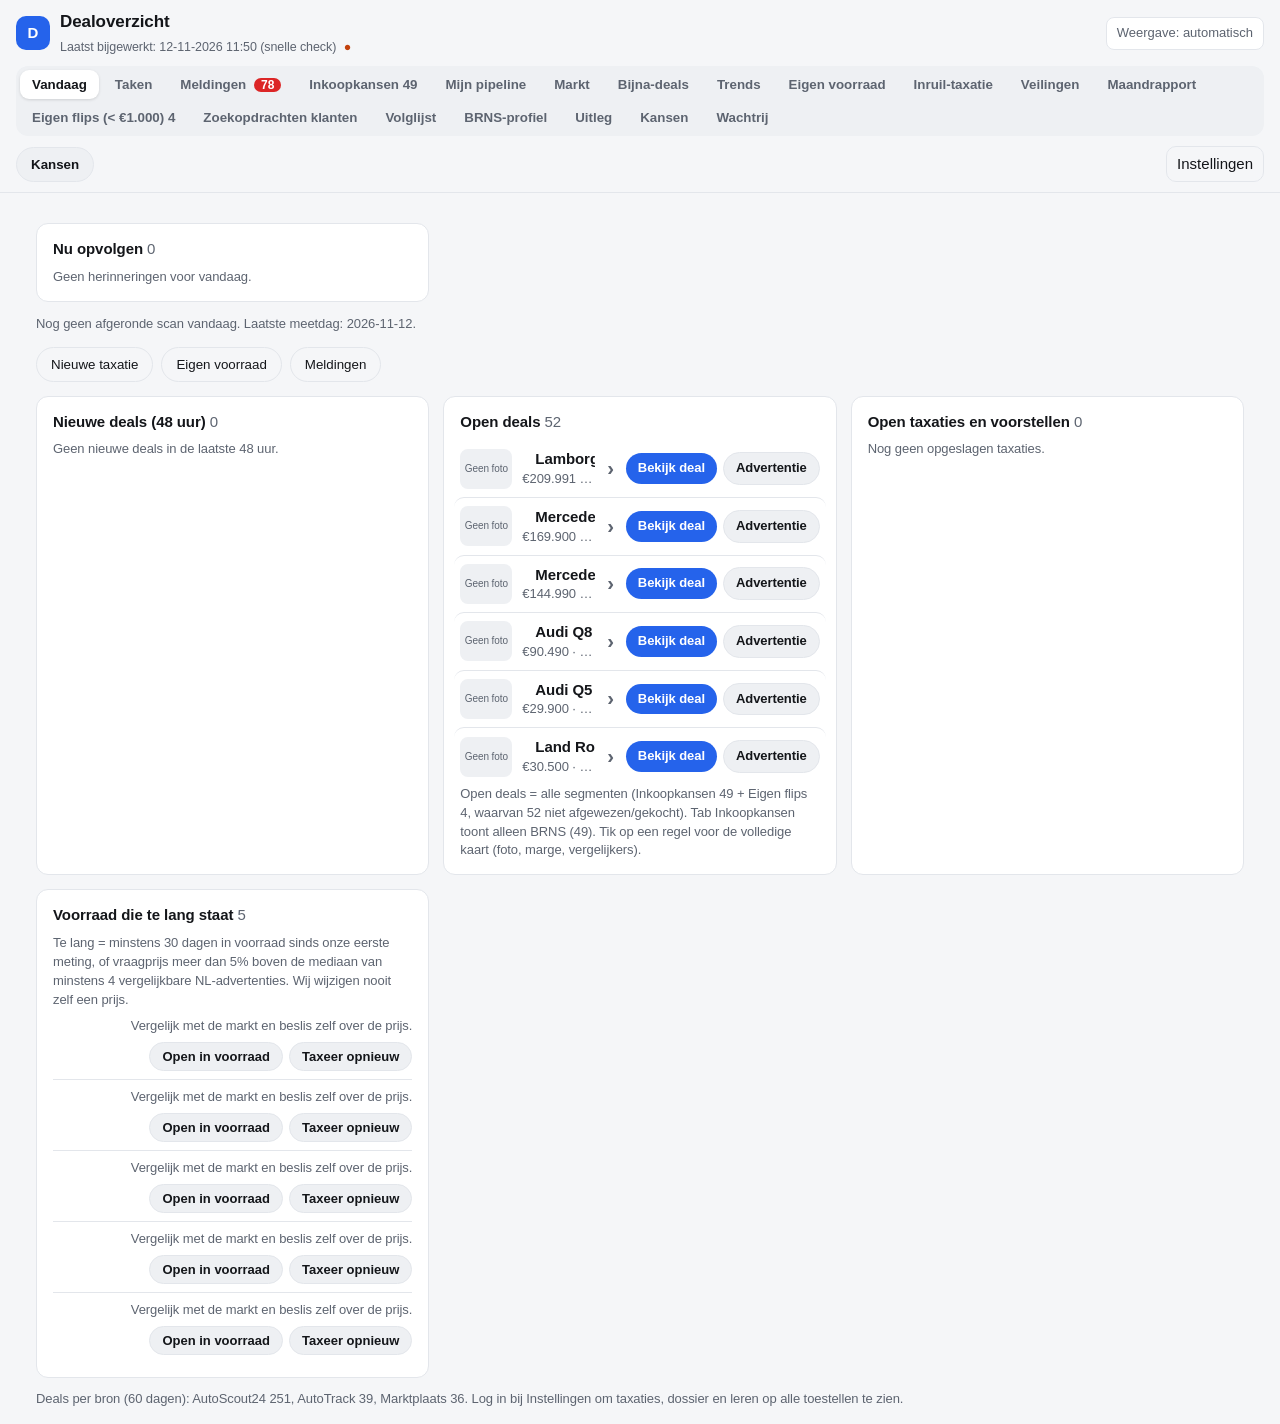
==== index.html @ 2aac0edd "update 2026-11-12 14:42" ====
<!doctype html><html lang="nl"><head><meta charset="utf-8">
<meta name="viewport" content="width=device-width,initial-scale=1,viewport-fit=cover">
<title>Dealoverzicht</title><meta name="theme-color" content="#0f1115">
<link rel="manifest" href="manifest.webmanifest"><link rel="icon" href="icon.svg"><link rel="apple-touch-icon" href="icon-192.png">
<meta name="apple-mobile-web-app-capable" content="yes"><meta name="apple-mobile-web-app-title" content="Deals">
<link rel="stylesheet" href="styles.css"><link rel="stylesheet" href="theme.css"><link rel="stylesheet" href="upgrade.css"><link rel="stylesheet" href="taken.css"></head><body>
<header class="top"><div class="brand"><span class="logo">D</span><div><h1>Dealoverzicht</h1><small id="datum"></small></div></div>
<nav class="tabs" id="tabs"></nav></header>
<main><section class="kpis" id="kpis"></section>
<div id="fban"></div><details class="filters"><summary>Filters en sorteren</summary><div class="frow">
<label>Merk<select id="f-merk"></select></label>
<label>Status (Mijn pipeline)<select id="f-st"></select></label>
<div class="fvk"><span class="flab">Verkoper</span><div id="f-vk"></div></div>
<div class="fvk"><span class="flab">Segment en waarde</span><div id="f-x"></div></div>
<label>Prijs vanaf<input id="f-pmin" type="number" inputmode="numeric"></label>
<label>Prijs tot<input id="f-pmax" type="number" inputmode="numeric"></label>
<label>Bouwjaar vanaf<input id="f-jmin" type="number" inputmode="numeric"></label>
<label>Bouwjaar tot<input id="f-jmax" type="number" inputmode="numeric"></label>
<label>Max. km<input id="f-km" type="number" inputmode="numeric"></label></div>
<div class="frow"><div class="seg" id="sort"></div><label class="tog"><input type="checkbox" id="f-alleen"> Alleen auto's minstens 10% onder de mediaanprijs</label><button id="reset" class="ghost">Reset</button></div></details>
<section id="cards" class="cards"></section>
<details class="bronnen"><summary>Bronnen en beperkingen</summary><ul id="bronnen"></ul></details></main>
<div id="toast" class="toast"></div>
<script src="klant.js"></script><script src="config.js"></script><script src="api.js"></script><script src="werk.js"></script><script src="app.js"></script><script src="msel.js"></script><script src="afweging.js"></script><script src="excl.js"></script><script src="verkoop.js"></script><script src="blokA.js"></script><script src="blokB.js"></script><script src="taxatie3.js"></script><script src="inruil4.js"></script><script src="taxopties.js"></script><script src="blokC.js"></script><script src="blokD.js"></script><script src="volglijst.js"></script><script src="bijna.js"></script><script src="opkomend.js"></script><script src="markt.js"></script><script src="instellingen.js"></script><script src="upgrade.js"></script><script src="paren.js"></script><script src="dagoverzicht.js"></script><script src="kansen.js"></script><script src="wachtrij.js"></script><script src="veilig.js"></script><script src="taken.js"></script></body></html>
---- styles.css ----
:root{--bg:#f5f6f8;--card:#fff;--ink:#14161a;--mute:#5d6470;--line:#e3e6eb;--chip:#eef0f3;--acc:#2563eb;--ok:#16a34a;--okbg:#e8f7ee;--warn:#c2410c;--warnbg:#fff1e6;--bad:#dc2626;--badbg:#fdecec;--r:16px}
@media (prefers-color-scheme:dark){:root{--bg:#0f1115;--card:#171a21;--ink:#eef0f4;--mute:#9aa3b2;--line:#262b35;--chip:#222732;--acc:#60a5fa;--ok:#4ade80;--okbg:#12301f;--warn:#fb923c;--warnbg:#33200f;--bad:#f87171;--badbg:#3a1515}}
*{box-sizing:border-box}body{margin:0;font:15px/1.45 -apple-system,BlinkMacSystemFont,"Segoe UI",Inter,Roboto,sans-serif;background:var(--bg);color:var(--ink)}
.top{position:sticky;top:0;z-index:5;background:color-mix(in srgb,var(--bg) 85%,transparent);backdrop-filter:blur(12px);padding:calc(10px + env(safe-area-inset-top)) 16px 10px;border-bottom:1px solid var(--line);display:flex;flex-wrap:wrap;gap:10px;align-items:center;justify-content:space-between}
.brand{display:flex;gap:10px;align-items:center}.logo{width:34px;height:34px;border-radius:10px;background:var(--acc);color:#fff;display:grid;place-items:center;font-weight:800}
h1{font-size:17px;margin:0}small{color:var(--mute)}
.tabs{display:flex;gap:4px;background:var(--chip);padding:4px;border-radius:999px;flex-wrap:wrap}.tabs button{border:0;background:none;color:var(--mute);padding:8px 14px;border-radius:999px;font-weight:600;cursor:pointer}.tabs button.on{background:var(--card);color:var(--ink);box-shadow:0 1px 3px #0002}
main{max-width:1240px;margin:0 auto;padding:16px}
.kpis{display:grid;grid-template-columns:repeat(auto-fit,minmax(150px,1fr));gap:10px;margin-bottom:14px}.kpi{background:var(--card);border:1px solid var(--line);border-radius:var(--r);padding:14px}.kpi b{display:block;font-size:24px}.kpi span{color:var(--mute);font-size:13px}
details.filters,details.bronnen{background:var(--card);border:1px solid var(--line);border-radius:var(--r);padding:12px 14px;margin-bottom:16px}summary{font-weight:700;cursor:pointer}
.frow{display:flex;flex-wrap:wrap;gap:10px;margin-top:10px;align-items:end}.frow label{display:flex;flex-direction:column;font-size:12px;color:var(--mute);gap:4px;flex:1 1 calc(50% - 10px);min-width:120px}
input,select{font:inherit;padding:8px 10px;border-radius:10px;border:1px solid var(--line);background:var(--bg);color:var(--ink)}.tog{flex-direction:row!important;align-items:center;gap:8px!important;font-size:14px!important;color:var(--ink)!important;flex:0 0 auto!important}
.seg{display:flex;flex-wrap:wrap;gap:4px}.seg button{border:1px solid var(--line);background:var(--bg);color:var(--ink);padding:7px 12px;border-radius:999px;cursor:pointer;font-size:13px}.seg button.on{background:var(--ink);color:var(--bg)}
button.ghost,button.sec{border:1px solid var(--line);background:var(--chip);color:var(--ink);padding:9px 14px;border-radius:999px;font-weight:600;cursor:pointer}
.cards{display:grid;grid-template-columns:repeat(auto-fill,minmax(min(100%,350px),1fr));gap:16px}
.card{background:var(--card);border:1px solid var(--line);border-radius:20px;overflow:hidden;display:flex;flex-direction:column}.card.wide{grid-column:1/-1}
.card img{width:100%;aspect-ratio:4/3;object-fit:cover;display:block;background:var(--chip)}.card.wide img{aspect-ratio:21/9}
.body{padding:16px;display:flex;flex-direction:column;gap:10px;flex:1}
.chips{display:flex;flex-wrap:wrap;gap:6px}.chip{font-size:12px;padding:3px 9px;border-radius:999px;background:var(--chip);color:var(--ink);white-space:nowrap}.chip.ok{background:var(--okbg);color:var(--ok);font-weight:700}.chip.warn{background:var(--warnbg);color:var(--warn)}.chip.bad{background:var(--badbg);color:var(--bad);font-weight:600}.chip.acc{background:var(--acc);color:#fff}
.meta{color:var(--mute);font-size:13px}.t{font-size:18px;font-weight:700;margin:0}.price{font-size:30px;font-weight:800;letter-spacing:-.02em}
.specs{display:grid;grid-template-columns:repeat(auto-fit,minmax(88px,1fr));gap:8px}.specs div span{display:block;color:var(--mute);font-size:12px}.specs div b{font-weight:600}
.marge{border:1px solid var(--line);background:var(--bg);border-radius:12px;padding:10px 12px}.marge b{font-size:16px}.marge .i{border:1px solid var(--line);background:none;color:var(--mute);border-radius:50%;width:24px;height:24px;margin-left:6px;cursor:pointer}
.act{display:flex;flex-wrap:wrap;gap:8px;margin-top:auto}.btn.sec{background:var(--chip);color:var(--ink);border:1px solid var(--line)}.btn{display:inline-block;background:var(--acc);color:#fff;text-decoration:none;padding:10px 16px;border-radius:999px;font-weight:700}.btn.sm{padding:6px 12px;font-size:13px}
.comp{display:flex;flex-direction:column;gap:8px;border-top:1px solid var(--line);padding-top:12px}.row{border:1px solid var(--line);border-radius:14px;padding:10px 12px;display:flex;flex-wrap:wrap;gap:10px;justify-content:space-between;align-items:center}.row.best{border-color:var(--ok);background:var(--okbg)}.row .l{flex:1 1 260px;min-width:0}.row .r{display:flex;flex-wrap:wrap;gap:8px;align-items:center}
textarea{width:100%;font:inherit;padding:10px;border-radius:12px;border:1px solid var(--line);background:var(--bg);color:var(--ink);min-height:130px}
.bronnen ul{padding-left:18px;color:var(--mute);font-size:13px}.toast{position:fixed;left:50%;bottom:calc(20px + env(safe-area-inset-bottom));transform:translateX(-50%);background:var(--ink);color:var(--bg);padding:10px 16px;border-radius:999px;opacity:0;transition:.2s;pointer-events:none}.toast.on{opacity:1}
body.toast-on{padding-bottom:calc(80px + env(safe-area-inset-bottom))}
.empty{color:var(--mute);padding:30px;text-align:center}
.bar{display:grid;grid-template-columns:110px 1fr 34px;gap:8px;align-items:center;font-size:13px}.bar i{height:10px;border-radius:6px;background:var(--acc);display:block}.bar b{text-align:right}.row summary{cursor:pointer;display:flex;flex-wrap:wrap;gap:6px;align-items:center}

.tip{display:inline-grid;place-items:center;min-width:18px;height:18px;border-radius:50%;background:var(--chip);color:var(--mute);font-size:12px;cursor:help;vertical-align:middle;font-weight:600;padding:0 3px}
.hoe{background:var(--okbg);border-radius:12px;padding:10px 14px;margin-bottom:12px}.hoe summary{font-weight:700;cursor:pointer}.hoe ul{margin:8px 0 0;padding-left:18px}.hoe li{margin:4px 0}
.ul{margin:6px 0 0;padding-left:18px}.ul li{margin:6px 0}
.toast{max-width:90vw;white-space:normal;text-align:center}
.kwf label{display:flex;flex-direction:column;gap:4px;font-size:13px;color:var(--mute);margin:6px 0;flex:1 1 150px}.kwf input,.kwf select,.kwf textarea{font:inherit;padding:9px;border:1px solid var(--line);border-radius:10px;background:var(--card);color:var(--ink);width:100%}.kwf .frow{display:flex;flex-wrap:wrap;gap:8px}.chip.ck{flex-direction:row;display:inline-flex;gap:4px;color:var(--ink);margin:2px;cursor:pointer}.chip.ck input{width:auto}
.badge{background:var(--bad);color:#fff;border-radius:999px;padding:0 7px;font-size:12px;margin-left:4px}
.card.hl{outline:3px solid var(--acc);outline-offset:2px}
.row.al{display:flex;gap:10px;align-items:flex-start}.row.al img{width:84px;height:64px;object-fit:cover;border-radius:10px;flex:none}.row.al .l{flex:1;min-width:0}.row.al .r{display:flex;flex-direction:column;gap:6px}.row.al.unread{border-left:4px solid var(--acc);padding-left:8px}
.card{scroll-margin-top:170px}
.chip.pick{border:1px solid var(--line);cursor:pointer;font:inherit;font-size:13px}.chip.pick.on,.chip.pick.verplicht{background:var(--acc);color:#fff}.chip.pick.gewenst{background:var(--okbg);border-color:var(--ok)}.chip.std{opacity:.6}
#kwcat select,#kwcat input{font:inherit;padding:9px;border:1px solid var(--line);border-radius:10px;background:var(--card);color:var(--ink);width:100%}#kwcat label{display:flex;flex-direction:column;gap:4px;font-size:13px;color:var(--mute);margin:6px 0;flex:1 1 150px}
.sdot{text-decoration:none;margin-left:4px}.sdot.waarschuwing{color:var(--warn)}.sdot.fout{color:var(--bad)}
.kosten{margin-top:6px;font-size:13px}.kosten table{width:100%;border-collapse:collapse}.kosten td{padding:2px 4px;border-bottom:1px solid #eee}
.vk-particulier{background:#e6f4ea;color:#1e6b34}.vk-bedrijf{background:#e8eefc;color:#2846a0}.vk-onbekend{background:#f1f1f1;color:#777}.vkbar button.on{font-weight:700}

.fvk{display:flex;flex-direction:column;gap:4px}.flab{font-size:.85em;font-weight:600}.vkbar{display:flex;flex-wrap:wrap;gap:4px;align-items:center}.vkm{display:flex;gap:8px;align-items:center;flex-wrap:wrap;margin:0 0 10px}
.chip.excl{background:#3b2a63;color:#fff;font-weight:700}.chip.excl2{background:#ece6fb;color:#3b2a63}.chip.wk-inv{background:var(--okbg);color:var(--ok);font-weight:700}.chip.wk-vast{background:var(--chip)}.chip.wk-leeg{background:var(--badbg);color:var(--bad)}.chip.wk-onb{background:var(--chip);opacity:.75}
.trt{width:100%;border-collapse:collapse;font-size:13px}.trt th,.trt td{padding:5px 6px;border-bottom:1px solid var(--line);text-align:left;vertical-align:middle}.tw{overflow-x:auto}.spark{color:var(--acc)}

.ookop{margin:6px 0;padding:6px 8px;border-radius:8px;background:rgba(127,127,127,.08)}.ookop a{margin-right:4px}.ookop a.goedkoopst{font-weight:700}
.chk{margin:.4em 0;font-size:.9em}.chk summary{cursor:pointer;color:#b42318;font-weight:600}
/* compacte kaart (BRNS-werkstroom) */
.kc{padding:12px;display:flex;flex-direction:column;gap:8px}
.kc-top{display:flex;gap:10px;align-items:flex-start}
.kc-img{width:112px;height:84px;object-fit:cover;border-radius:10px;flex:none}
.kc-i{min-width:0;flex:1}.kc-i .t{font-size:15px;line-height:1.25;margin:2px 0;overflow:hidden;display:-webkit-box;-webkit-line-clamp:2;-webkit-box-orient:vertical}
.kc-p{display:flex;align-items:center;gap:8px}
.licht{width:14px;height:14px;border-radius:50%;display:inline-block;box-shadow:0 0 0 2px rgba(255,255,255,.15)}
.licht.groen{background:#22c55e}.licht.oranje{background:#f59e0b}.licht.rood{background:#ef4444}
.kc-g{display:grid;grid-template-columns:repeat(3,1fr);gap:6px}
.kc-g div{background:rgba(127,127,127,.12);border-radius:8px;padding:6px 8px;display:flex;flex-direction:column}
.kc-g span{font-size:11px;opacity:.75}.kc-g b{font-size:14px}.kc-g b.pos{color:#22c55e}.kc-g b.neg{color:#f59e0b}.kc-g b.tax{color:#ef4444;font-size:13px}
.meta.tax{color:#ef4444}
.chip.bt-A{background:#14532d;color:#bbf7d0}.chip.bt-B{background:#713f12;color:#fde68a}.chip.bt-C{background:#7f1d1d;color:#fecaca}
.chip.st{background:#1e3a8a;color:#dbeafe}
.kc-a{display:flex;gap:6px;flex-wrap:wrap;align-items:center}.kc-a select{min-height:36px}
details.meer>summary{cursor:pointer;font-weight:600;padding:6px 0}
.bodc,.pnote{background:rgba(127,127,127,.08);border-radius:8px;padding:8px;margin:6px 0}
.pnote textarea{width:100%}.pnote label{display:block;margin:4px 0}
.card.inner{box-shadow:none;border:1px solid rgba(127,127,127,.2);margin-top:6px}
@media (max-width:420px){.kc-img{width:96px;height:72px}.kc-g b{font-size:13px}}
.card .kc-top img.kc-img{width:112px;height:84px;max-width:112px;aspect-ratio:auto;object-fit:cover;border-radius:10px;margin:0;flex:none}
.card .kc{min-width:0}
@media (max-width:420px){.card .kc-top img.kc-img{width:96px;height:72px}}

details.why{margin:8px 0;font-size:13px}details.why summary{cursor:pointer;color:var(--acc);font-weight:600}details.why ul{margin:6px 0 4px 18px;padding:0}
.chip.mot{background:#fff4e0;color:#8a5a00;border-color:#f0c97a}.chip.mot2{background:#ffe2c2;color:#7a3a00;border-color:#e89a4c;font-weight:600}
details.lang{padding:10px 14px}details.lang summary{cursor:pointer}details.lang .row{padding:6px 0;border-bottom:1px solid var(--line)}
.bodc.tk{border-left:3px solid var(--acc,#2a7)}

@media print{header,#tabs,.tabs,.filters,.bronnen,.noprint,#toast{display:none!important}.card.rapport{box-shadow:none;border:0}body{background:#fff}}
.fbanner{background:#fff6d6;border:1px solid #f0d27a;color:#5a4300;border-radius:12px;padding:10px 12px;margin:0 0 10px;font-size:14px;display:flex;flex-wrap:wrap;gap:6px;align-items:center}@media (prefers-color-scheme:dark){.fbanner{background:#3a3110;color:#f5e3a3;border-color:#6b5a1e}}
.chip.spec{background:#eef3ff;color:#23408e;border-color:#c5d3f5}.chip.spec2{background:#f3e8ff;color:#5b2a8c;border-color:#d8bdf5;font-weight:600}
.ckl{margin:8px 0;border:1px solid var(--line,#ddd);border-radius:10px;padding:6px 10px}.ckl summary{cursor:pointer;font-weight:600}.cklg{font-weight:700;margin:8px 0 2px;font-size:13px;opacity:.8}.ckli{display:flex;gap:8px;align-items:flex-start;margin:4px 0;font-size:14px}.ckli input{margin-top:3px;min-width:18px;min-height:18px}
#fban .fbanner{margin:8px 0}
.kjl{display:flex;flex-wrap:wrap;gap:4px 10px;font-size:14px;margin:2px 0 4px;color:var(--fg,inherit)}.kjl>*:not(:first-child)::before{content:"·";margin-right:10px;opacity:.5}.kjl b{font-weight:700}.kmo{background:#fff1d6;color:#8a5a00;border:1px solid #f0c060;border-radius:8px;padding:0 6px;font-weight:600}@media (prefers-color-scheme:dark){.kmo{background:#3d2c08;color:#ffcf70;border-color:#7a5a17}}
.lfbar{margin-top:6px}.kjl .lnd{font-weight:600;color:#1d4ed8}@media (prefers-color-scheme:dark){.kjl .lnd{color:#8fb4ff}}
.fbanner.na{background:#eef2f7;border-color:#c9d3e0;color:#22303f;font-size:16px}@media (prefers-color-scheme:dark){.fbanner.na{background:#1e2733;color:#dfe7f1;border-color:#3a4a5e}}
.ttops{display:grid;grid-template-columns:1fr;gap:8px;margin-top:8px}@media(min-width:700px){.ttops{grid-template-columns:repeat(3,1fr)}}.ttop ol{margin:4px 0 0 18px;padding:0}.ttop li{margin:2px 0}.card.tr .specs{grid-template-columns:repeat(3,1fr)}.trd{margin:4px 0}.trd summary{display:inline-block;cursor:pointer}

@media (max-width:560px){.row.al{flex-wrap:wrap}.row.al .l{flex:1 1 calc(100% - 94px)}.row.al .r{flex-direction:row;flex-wrap:wrap;width:100%;margin-left:94px}}.row.al .kjl{gap:2px 8px}.row.al .kjl>*{white-space:nowrap}
@media (max-width:700px){.top{padding:calc(4px + env(safe-area-inset-top)) 8px 4px;gap:4px;flex-wrap:wrap}.brand{gap:6px}.logo{width:24px;height:24px;border-radius:7px;font-size:13px}h1{font-size:15px;display:inline}.brand small{font-size:11px}.brand>div{display:flex;gap:8px;align-items:baseline;flex-wrap:wrap}
.tabs{position:relative;flex-wrap:nowrap;overflow-x:auto;width:100%;border-radius:10px;padding:2px;scrollbar-width:none;-webkit-overflow-scrolling:touch;scroll-snap-type:none}.tabs::-webkit-scrollbar{display:none}.tabs button{white-space:nowrap;padding:6px 10px;font-size:14px;flex:none;scroll-snap-align:none}
[id^="deal-"],.card{scroll-margin-top:96px}}

.comp{background:var(--bg2,rgba(127,127,127,.06));border-radius:14px;padding:12px;margin-top:12px}.comphead{font-weight:700;margin-bottom:2px}.row.isdeal{border:2px solid var(--acc,#2f6fed)}
.linkbtn{background:none;border:0;text-decoration:underline;color:inherit;padding:2px 4px;cursor:pointer}
.chip.bjf{border:1px solid var(--line);cursor:pointer;font:inherit;font-size:13px;padding:6px 11px;touch-action:manipulation;-webkit-tap-highlight-color:transparent}.chip.bjf.on{background:var(--acc);color:#fff;border-color:var(--acc);font-weight:600}

/* Markt-tab: inklapbare secties (04-11-2026) */
.mk-idx{margin:10px 0 14px;padding:10px;border:1px solid var(--line,#ddd);border-radius:10px}
.mk-idx-l{display:flex;flex-wrap:wrap;gap:6px;margin:6px 0}
.mk-idx .mk-ga{cursor:pointer;min-height:36px;max-width:100%;white-space:nowrap;overflow:hidden;text-overflow:ellipsis}
.mk-idx-acties{display:flex;gap:8px;flex-wrap:wrap}
.mk-sec{scroll-margin-top:70px}
section.mk-sec{margin-top:14px;border-top:1px solid var(--line,#ddd);padding-top:4px}
.mk-kop{display:flex;width:100%;align-items:center;justify-content:space-between;gap:10px;min-height:46px;padding:8px 4px;background:none;border:0;color:inherit;font:inherit;font-weight:700;font-size:1.05em;text-align:left;cursor:pointer}
.mk-kop .mk-pijl{flex:none;font-weight:600;font-size:.85em;padding:4px 10px;border-radius:8px;border:1px solid var(--line,#ccc)}
.mk-dicht>.mk-inhoud,.mk-dicht>.body>.mk-inhoud{display:none}
.ik input.ikv{font-size:16px;padding:9px;border:1px solid var(--line);border-radius:10px;background:var(--card);color:var(--ink);width:100%}.ikm b.neg{color:#c33}.ikm>div{margin:4px 0}

/* Markt/Trends upgrades 06-11-2026 */
.mk-meta{margin:6px 0 8px;display:flex;flex-wrap:wrap;gap:6px;align-items:center}
.mk-meta .warn,.meta.warn{color:var(--bad,#a40);font-weight:600}
.mk-concl{display:grid;gap:8px;margin:8px 0 12px}
.mk-concl-i{padding:10px 12px;border:1px solid var(--line,#ddd);border-radius:10px;background:var(--card,#fff)}
.mk-hang{opacity:.85}
.mk-oud td{background:rgba(160,80,0,.06)}
.tr-concl{margin:8px 0 12px}
.tr-badge{margin:6px 0 8px}

/* Compacte toelichting op afgewezen kandidaten, ook op mobiel. */
.afg-auto{padding:14px 0;border-top:1px solid var(--line,#39404a);min-width:0}.afg-auto h3{margin:0 0 6px}.afweging{font-size:14px;overflow-wrap:anywhere}.afweging p{margin:8px 0}.afweging summary{cursor:pointer;padding:8px 0}.afweging dl{margin:8px 0}.afweging dd{margin:0 0 9px}.afweging li{margin-bottom:8px}.afweging ul{padding-left:20px}
---- theme.css ----
/* BRNS: standaard huisstijl uit styles.css */
---- upgrade.css ----
/* Dealer-dashboard: rustiger, vaste kolommen, telefoon-vriendelijk. Statuskleuren: deal groen, bijna oranje, te duur rood. */
:root[data-thema=licht]{--bg:#f5f6f8;--card:#fff;--ink:#14161a;--mute:#5d6470;--line:#e3e6eb;--chip:#eef0f3;--acc:#2563eb;--ok:#16a34a;--okbg:#e8f7ee;--warn:#c2410c;--warnbg:#fff1e6;--bad:#dc2626;--badbg:#fdecec;color-scheme:light}
:root[data-thema=donker]{--bg:#0f1115;--card:#171a21;--ink:#eef0f4;--mute:#9aa3b2;--line:#262b35;--chip:#222732;--acc:#60a5fa;--ok:#4ade80;--okbg:#12301f;--warn:#fb923c;--warnbg:#33200f;--bad:#f87171;--badbg:#3a1515;color-scheme:dark}
body{font-feature-settings:"tnum" 1;letter-spacing:-.005em}
h2.t{font-weight:600;letter-spacing:-.01em}
.tabs{position:relative;flex-wrap:nowrap;overflow-x:auto;scrollbar-width:none;max-width:100%;border-radius:12px}.tabs::-webkit-scrollbar{display:none}.tabs button{white-space:nowrap;border-radius:9px;padding:7px 12px}
#thema{border:1px solid var(--line);background:var(--card);color:var(--mute);border-radius:8px;padding:6px 10px;font:inherit;font-size:13px;cursor:pointer}
.kc{border-left:4px solid transparent;padding-left:10px}.kc.st-deal{border-left-color:var(--ok)}.kc.st-bijna{border-left-color:var(--warn)}.kc.st-duur{border-left-color:var(--bad)}
.waarom{font-size:13.5px;color:var(--ink);background:var(--chip);border-radius:8px;padding:6px 9px;margin:6px 0}
.vandaag .vk{display:flex;flex-wrap:wrap;gap:8px;margin:4px 0 14px}
.vgrid{display:grid;grid-template-columns:repeat(auto-fill,minmax(340px,1fr));gap:14px}
.vb{background:var(--card);border:1px solid var(--line);border-radius:12px;padding:14px 16px}.vb h3{font-size:15px;margin:0 0 8px;font-weight:600}.cnt{color:var(--mute);font-weight:500}
.vl{list-style:none;margin:0;padding:0}
.vr{display:grid;grid-template-columns:1fr auto;gap:2px 10px;padding:8px 0;border-top:1px solid var(--line);align-items:center}
.vr:first-child{border-top:0}
.vr-deal{grid-template-columns:52px 1fr auto auto;gap:8px 10px;cursor:pointer;border-radius:10px;margin:0 -6px;padding:8px 6px;transition:background .12s}
.vr-deal:hover,.vr-deal:focus{background:var(--chip,#f3f3f3);outline:none}
.vr-deal:focus-visible{box-shadow:0 0 0 2px var(--accent,#3b2a63)}
.vr-ph{width:52px;height:40px;border-radius:8px;overflow:hidden;background:var(--chip,#eee);flex:none;display:flex;align-items:center;justify-content:center}
.vr-ph img{width:100%;height:100%;object-fit:cover;display:block}
.vr-ph-x{font-size:10px;color:var(--mute);text-align:center;padding:2px;line-height:1.2}
.vr-m{min-width:0}
.vr-t{font-weight:600;min-width:0;overflow:hidden;text-overflow:ellipsis;white-space:nowrap;display:flex;align-items:center;gap:6px}
.vr-t a,.vr-titel{color:var(--ink);text-decoration:none}
.vr-s{color:var(--mute);font-size:13px;overflow:hidden;text-overflow:ellipsis;white-space:nowrap}
.vr-chev{color:var(--mute);font-size:1.35em;font-weight:600;padding:0 2px}
.vr-a{display:flex;flex-wrap:wrap;gap:6px;align-items:center;justify-content:flex-end}
.vr-bekijk{pointer-events:none}
@media(max-width:520px){
 .vr-deal{grid-template-columns:48px 1fr auto;grid-template-rows:auto auto}
 .vr-a{grid-column:2/-1;justify-content:flex-start}
 .vr-chev{grid-column:3;grid-row:1}
 .vr-bekijk{display:none}
}

.sdot2{display:inline-block;width:9px;height:9px;border-radius:50%;margin-right:7px;vertical-align:middle}.sdot2.st-deal{background:var(--ok)}.sdot2.st-bijna{background:var(--warn)}.sdot2.st-duur{background:var(--bad)}
.vfoot{margin-top:12px}
.stappen ol{display:flex;gap:6px;list-style:none;padding:0;margin:12px 0;counter-reset:s}.stappen li{flex:1;display:flex;gap:8px;align-items:center;padding:8px 10px;border:1px solid var(--line);border-radius:10px;font-size:13px;color:var(--mute)}
.stappen li span{width:22px;height:22px;border-radius:50%;display:grid;place-items:center;background:var(--chip);font-weight:700;flex:none}.stappen li.on{border-color:var(--acc);color:var(--ink)}.stappen li.ok span{background:var(--ok);color:#fff}
.stappen .snel{align-items:flex-end}
.dossier .thumbs{display:flex;flex-wrap:wrap;gap:8px;margin:8px 0}.dossier .th{width:84px;height:84px;border-radius:8px;background:var(--chip) center/cover;display:grid;place-items:center;color:var(--mute);font-size:12px;text-decoration:none}
.leren .bar{height:6px;background:var(--chip);border-radius:4px;margin:8px 0;overflow:hidden}.leren .bar i{display:block;height:100%;background:var(--acc)}
@media (max-width:640px){.vgrid{grid-template-columns:1fr}.stappen ol{flex-direction:column}.top{gap:6px}main{padding:10px}}
.cards>.vandaag,.cards>.vandaag-wrap{grid-column:1/-1}
@media (min-width:900px){.tabs{flex-wrap:wrap}}

.vtop{margin-bottom:12px}
.vk-rustig{margin:4px 0 14px}
.vk-rustig .btn{background:transparent;border:1px solid var(--line);color:var(--ink);font-weight:500}
.dtegels{display:grid;grid-template-columns:repeat(2,minmax(0,1fr));gap:8px;margin:0 0 10px}
.dtegel{display:flex;flex-direction:column;align-items:flex-start;gap:2px;text-align:left;padding:12px 14px;border:1px solid var(--line);background:var(--card);border-radius:14px;cursor:pointer;font:inherit;color:inherit;min-height:72px;touch-action:manipulation}
.dtegel b{font-size:22px;line-height:1.1;font-weight:700;letter-spacing:-.02em}
.dtegel span{font-size:13px;color:var(--mute)}
.dtegel:active,.dtegel:focus-visible{border-color:var(--acc);outline:none;box-shadow:0 0 0 2px color-mix(in srgb,var(--acc) 30%,transparent)}
.dhoe{margin:4px 0 14px;font-size:14px;background:var(--card);border:1px solid var(--line);border-radius:12px;padding:0 14px}
.dhoe summary{cursor:pointer;font-weight:600;padding:12px 0;color:var(--ink)}
.dhoe p{margin:0 0 10px}
.dag-kop{font-size:16px;margin:0 0 10px}
.daglijst{background:var(--card);border:1px solid var(--line);border-radius:12px;padding:12px 14px;margin:0 0 12px}
.daglijst h3{font-size:15px;margin:0 0 8px}
.dag-vandaag{margin:12px 0}
body.toast-on{padding-bottom:calc(80px + env(safe-area-inset-bottom))}
#toast{z-index:40}
@media (max-width:640px){.dtegels{grid-template-columns:repeat(2,minmax(0,1fr))}.vandaag .vk{gap:6px}}
---- taken.css ----
/* Taken-werkomgeving: mobiel eerst, openbare-site-waarschuwing zichtbaar. */
.tk-wrap{padding:0 12px 96px;max-width:720px;margin:0 auto}
.tk-warn{background:#fff3cd;color:#5c4800;border:1px solid #f0d58a;border-radius:10px;padding:10px 12px;font-size:13px;line-height:1.45;margin:8px 0 12px}
.tk-warn b{display:block;margin-bottom:2px}
.tk-filters{display:flex;gap:6px;overflow-x:auto;-webkit-overflow-scrolling:touch;padding:4px 0 10px;scrollbar-width:none}
.tk-filters::-webkit-scrollbar{display:none}
.tk-filters button,.tk-card button,.tk-btn{appearance:none;border:1px solid var(--lijn,#ccc);background:var(--kaart,#fff);color:inherit;border-radius:999px;padding:8px 12px;font:inherit;font-size:13px;white-space:nowrap;cursor:pointer}
.tk-filters button.on{background:#1a1a1a;color:#fff;border-color:#1a1a1a}
[data-thema="donker"] .tk-filters button.on,html[data-thema="donker"] .tk-filters button.on{background:#eee;color:#111}
.tk-sub{display:flex;gap:6px;overflow-x:auto;padding:0 0 10px}
.tk-sub select{font:inherit;font-size:13px;padding:8px;border-radius:8px;border:1px solid var(--lijn,#ccc);background:inherit;color:inherit;max-width:48%}
.tk-card{background:var(--kaart,#fff);border:1px solid var(--lijn,#e3e3e3);border-radius:14px;padding:12px;margin:0 0 10px;box-shadow:0 1px 2px rgba(0,0,0,.04)}
.tk-card h3{margin:0 0 6px;font-size:16px;line-height:1.3}
.tk-meta{font-size:13px;opacity:.8;margin:0 0 8px}
.tk-late{border-color:#c44;box-shadow:inset 3px 0 0 #c44}
.tk-acties{display:flex;flex-wrap:wrap;gap:6px;margin:8px 0}
.tk-btn.prim,.tk-card a.tk-btn{background:#1a6b3c;color:#fff;border-color:#1a6b3c;text-decoration:none;display:inline-flex;align-items:center;gap:6px}
.tk-btn.sec{background:transparent}
.tk-bron{font-size:11px;opacity:.7;margin:4px 0 0}
.tk-leeg{padding:24px 8px;text-align:center;opacity:.7}
.tk-notitie{display:none;margin-top:8px}
.tk-notitie.on{display:block}
.tk-notitie textarea{width:100%;min-height:72px;box-sizing:border-box;font:inherit;padding:8px;border-radius:8px;border:1px solid var(--lijn,#ccc);background:inherit;color:inherit}
.tk-notitie input{width:100%;box-sizing:border-box;font:inherit;padding:8px;margin:6px 0;border-radius:8px;border:1px solid var(--lijn,#ccc);background:inherit;color:inherit}
.tk-row{display:flex;gap:6px;flex-wrap:wrap;margin-top:6px}
.tk-mic{min-width:44px;min-height:44px;border-radius:10px}
.tk-vraag{background:#eef4ff;border-color:#b9c9e8}
.tk-med{font-size:13px;margin:16px 0;padding:10px;border:1px dashed var(--lijn,#ccc);border-radius:10px}
@media(max-width:420px){.tk-wrap{padding:0 8px 96px}.tk-card{padding:12px 10px}}
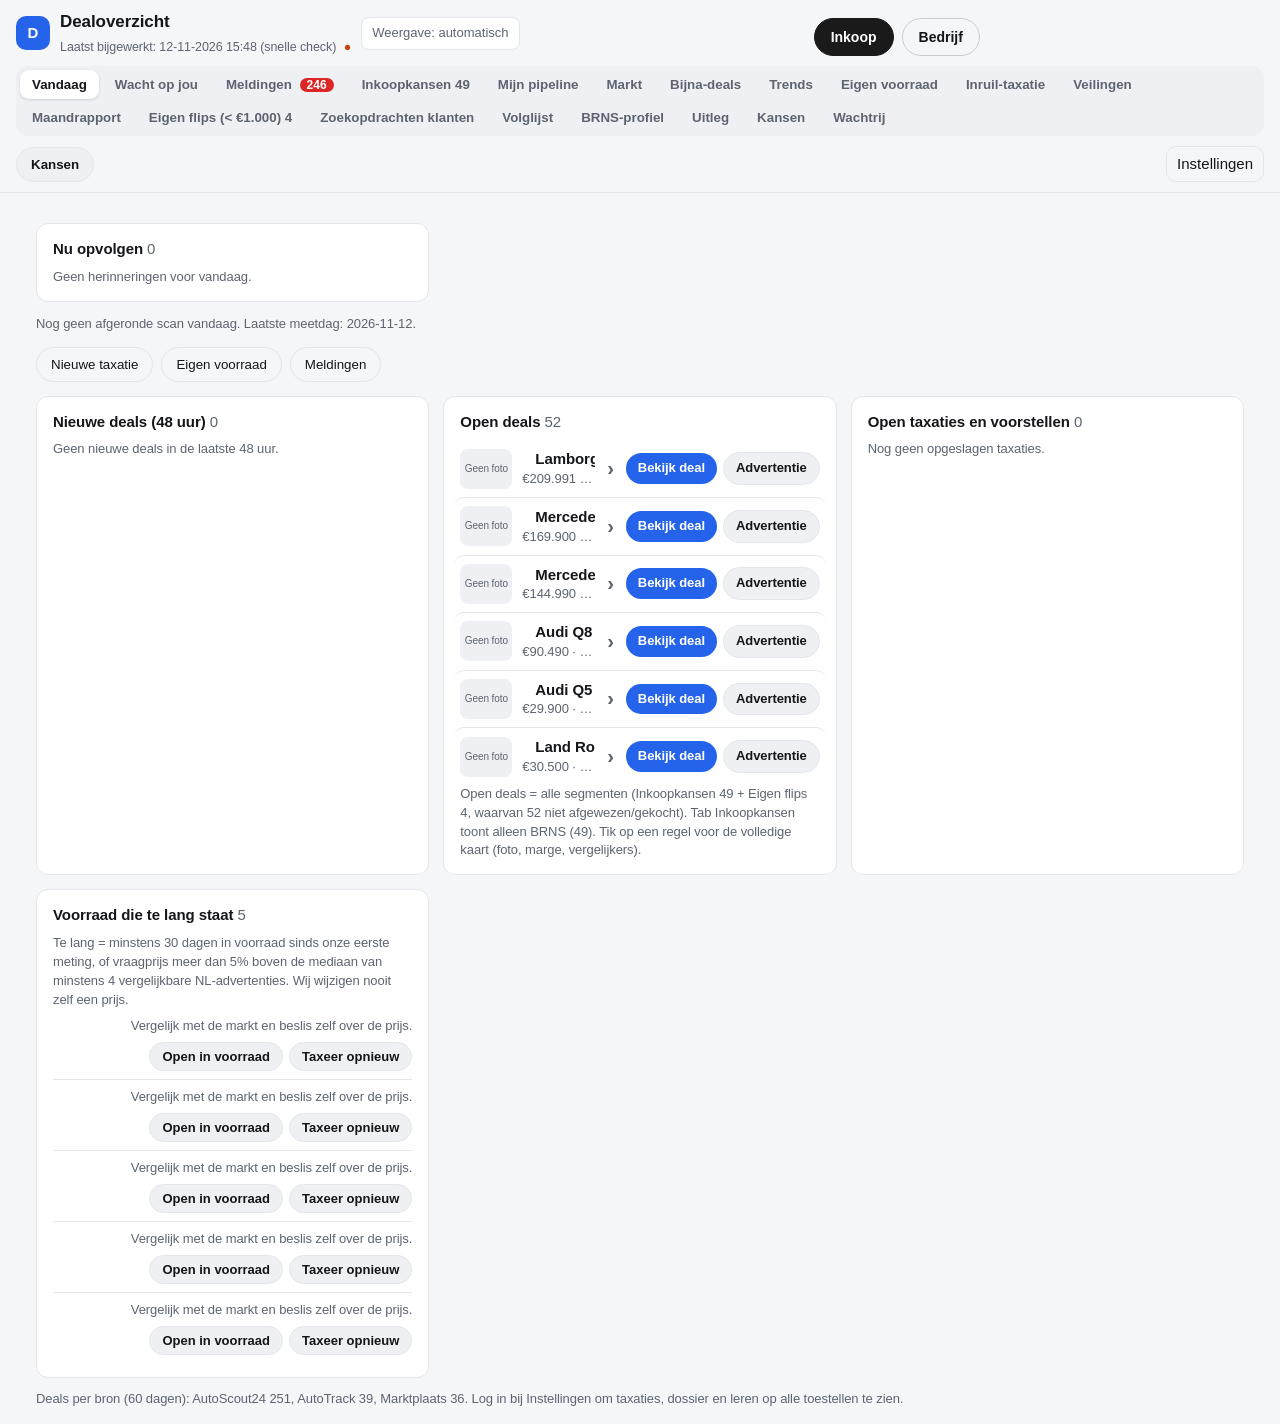
==== commit ecc2b4a4: "update 2026-11-12 15:50" ====
--- a/index.html
+++ b/index.html
@@ -21,4 +21,4 @@
 <section id="cards" class="cards"></section>
 <details class="bronnen"><summary>Bronnen en beperkingen</summary><ul id="bronnen"></ul></details></main>
 <div id="toast" class="toast"></div>
-<script src="klant.js"></script><script src="config.js"></script><script src="api.js"></script><script src="werk.js"></script><script src="app.js"></script><script src="msel.js"></script><script src="afweging.js"></script><script src="excl.js"></script><script src="verkoop.js"></script><script src="blokA.js"></script><script src="blokB.js"></script><script src="taxatie3.js"></script><script src="inruil4.js"></script><script src="taxopties.js"></script><script src="blokC.js"></script><script src="blokD.js"></script><script src="volglijst.js"></script><script src="bijna.js"></script><script src="opkomend.js"></script><script src="markt.js"></script><script src="instellingen.js"></script><script src="upgrade.js"></script><script src="paren.js"></script><script src="dagoverzicht.js"></script><script src="kansen.js"></script><script src="wachtrij.js"></script><script src="veilig.js"></script><script src="taken.js"></script></body></html>
+<script src="klant.js"></script><script src="config.js"></script><script src="api.js"></script><script src="werk.js"></script><script src="app.js"></script><script src="msel.js"></script><script src="afweging.js"></script><script src="excl.js"></script><script src="verkoop.js"></script><script src="blokA.js"></script><script src="blokB.js"></script><script src="taxatie3.js"></script><script src="inruil4.js"></script><script src="taxopties.js"></script><script src="blokC.js"></script><script src="blokD.js"></script><script src="volglijst.js"></script><script src="bijna.js"></script><script src="opkomend.js"></script><script src="markt.js"></script><script src="instellingen.js"></script><script src="upgrade.js"></script><script src="paren.js"></script><script src="dagoverzicht.js"></script><script src="kansen.js"></script><script src="wachtrij.js"></script><script src="veilig.js"></script><script src="taken.js"></script><script src="volgorde.js"></script></body></html>
--- a/taken.css
+++ b/taken.css
@@ -27,3 +27,13 @@
 .tk-vraag{background:#eef4ff;border-color:#b9c9e8}
 .tk-med{font-size:13px;margin:16px 0;padding:10px;border:1px dashed var(--lijn,#ccc);border-radius:10px}
 @media(max-width:420px){.tk-wrap{padding:0 8px 96px}.tk-card{padding:12px 10px}}
+
+.tk-delen{display:flex;gap:8px;padding:8px 12px 0;max-width:720px;margin:0 auto}
+.tk-delen button{appearance:none;border:1px solid var(--lijn,#ccc);background:transparent;color:inherit;border-radius:999px;padding:8px 16px;font:inherit;font-size:14px;font-weight:600;cursor:pointer}
+.tk-delen button.on{background:#1a1a1a;color:#fff;border-color:#1a1a1a}
+[data-thema="donker"] .tk-delen button.on,html[data-thema="donker"] .tk-delen button.on{background:#eee;color:#111}
+.tk-wacht{margin:0 0 14px}
+.tk-wacht h3,.tk-wrap h2.t{font-size:18px;margin:8px 0}
+.tk-toew{display:flex;align-items:center;gap:8px;font-size:13px;margin:6px 0}
+.tk-toew select{font:inherit;font-size:13px;padding:6px 8px;border-radius:8px;border:1px solid var(--lijn,#ccc);background:inherit;color:inherit}
+#tk-wacht-vd .tk-card{margin-top:8px}
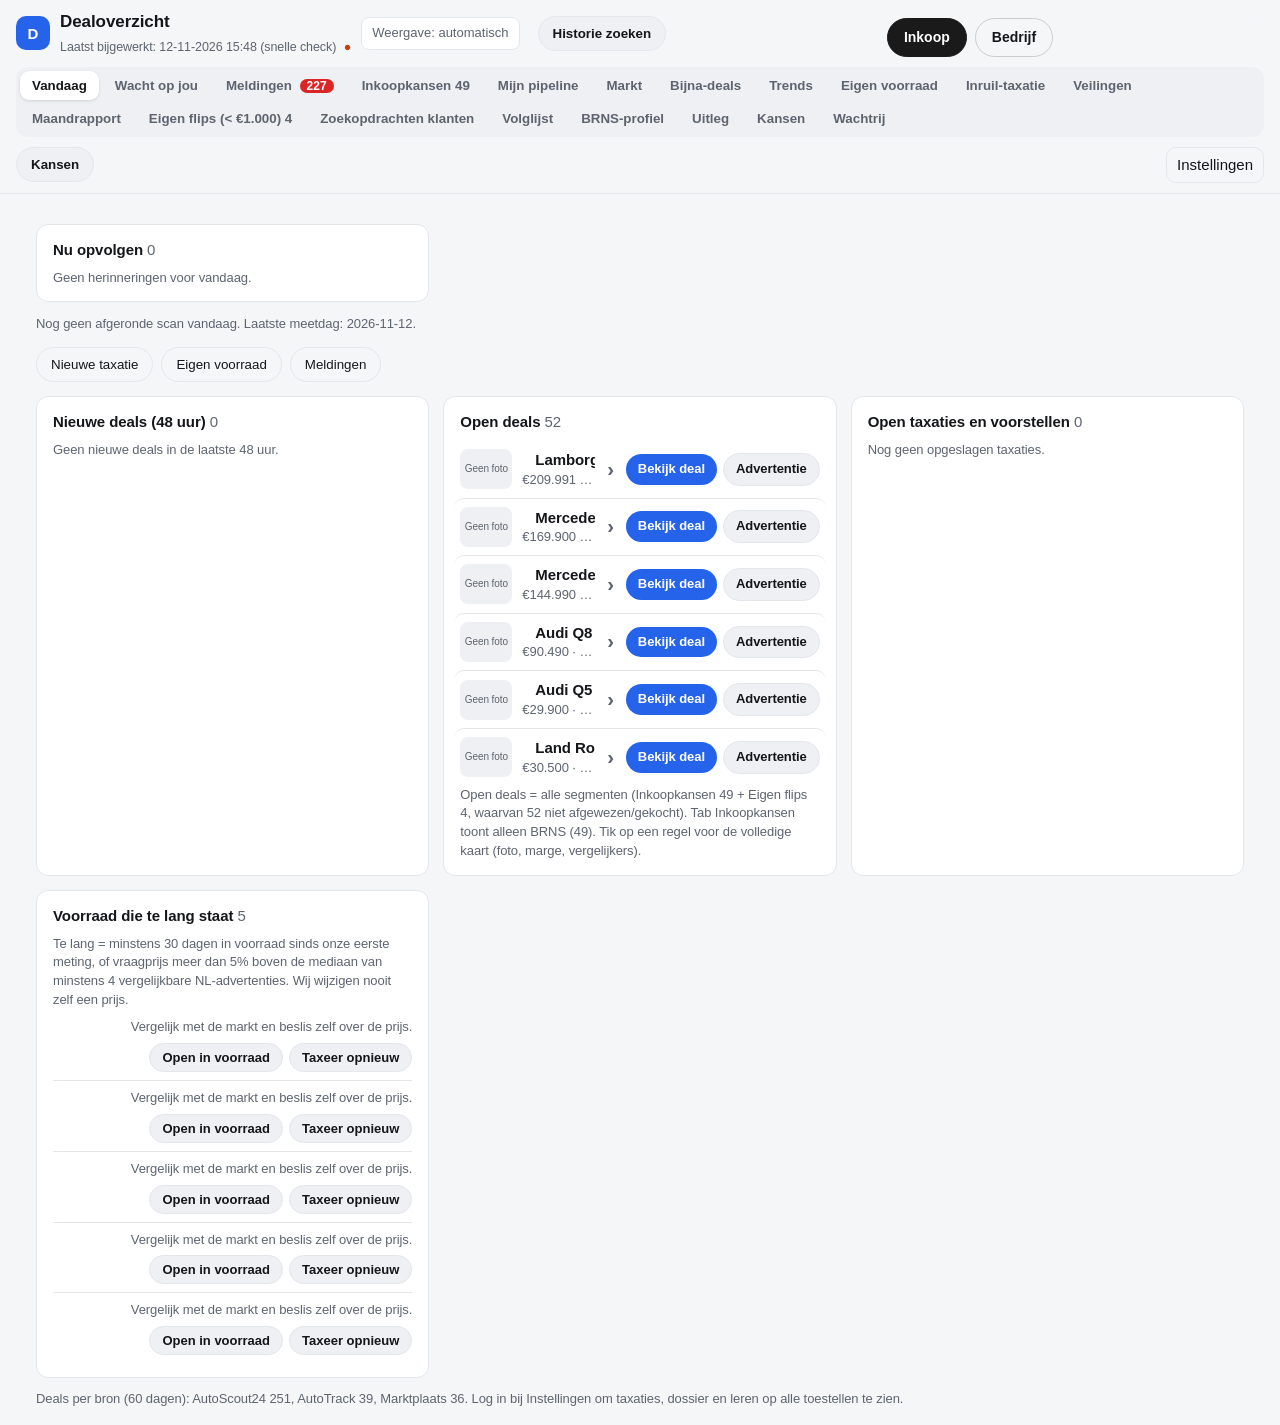
==== commit ca86c8b6: "update 2026-11-12 16:33" ====
--- a/index.html
+++ b/index.html
@@ -21,4 +21,4 @@
 <section id="cards" class="cards"></section>
 <details class="bronnen"><summary>Bronnen en beperkingen</summary><ul id="bronnen"></ul></details></main>
 <div id="toast" class="toast"></div>
-<script src="klant.js"></script><script src="config.js"></script><script src="api.js"></script><script src="werk.js"></script><script src="app.js"></script><script src="msel.js"></script><script src="afweging.js"></script><script src="excl.js"></script><script src="verkoop.js"></script><script src="blokA.js"></script><script src="blokB.js"></script><script src="taxatie3.js"></script><script src="inruil4.js"></script><script src="taxopties.js"></script><script src="blokC.js"></script><script src="blokD.js"></script><script src="volglijst.js"></script><script src="bijna.js"></script><script src="opkomend.js"></script><script src="markt.js"></script><script src="instellingen.js"></script><script src="upgrade.js"></script><script src="paren.js"></script><script src="dagoverzicht.js"></script><script src="kansen.js"></script><script src="wachtrij.js"></script><script src="veilig.js"></script><script src="taken.js"></script><script src="volgorde.js"></script></body></html>
+<script src="klant.js"></script><script src="config.js"></script><script src="api.js"></script><script src="werk.js"></script><script src="app.js"></script><script src="msel.js"></script><script src="afweging.js"></script><script src="excl.js"></script><script src="verkoop.js"></script><script src="blokA.js"></script><script src="blokB.js"></script><script src="taxatie3.js"></script><script src="inruil4.js"></script><script src="taxopties.js"></script><script src="blokC.js"></script><script src="blokD.js"></script><script src="volglijst.js"></script><script src="bijna.js"></script><script src="opkomend.js"></script><script src="markt.js"></script><script src="instellingen.js"></script><script src="upgrade.js"></script><script src="paren.js"></script><script src="dagoverzicht.js"></script><script src="kansen.js"></script><script src="wachtrij.js"></script><script src="veilig.js"></script><script src="taken.js"></script><script src="volgorde.js"></script><script src="historie.js"></script></body></html>
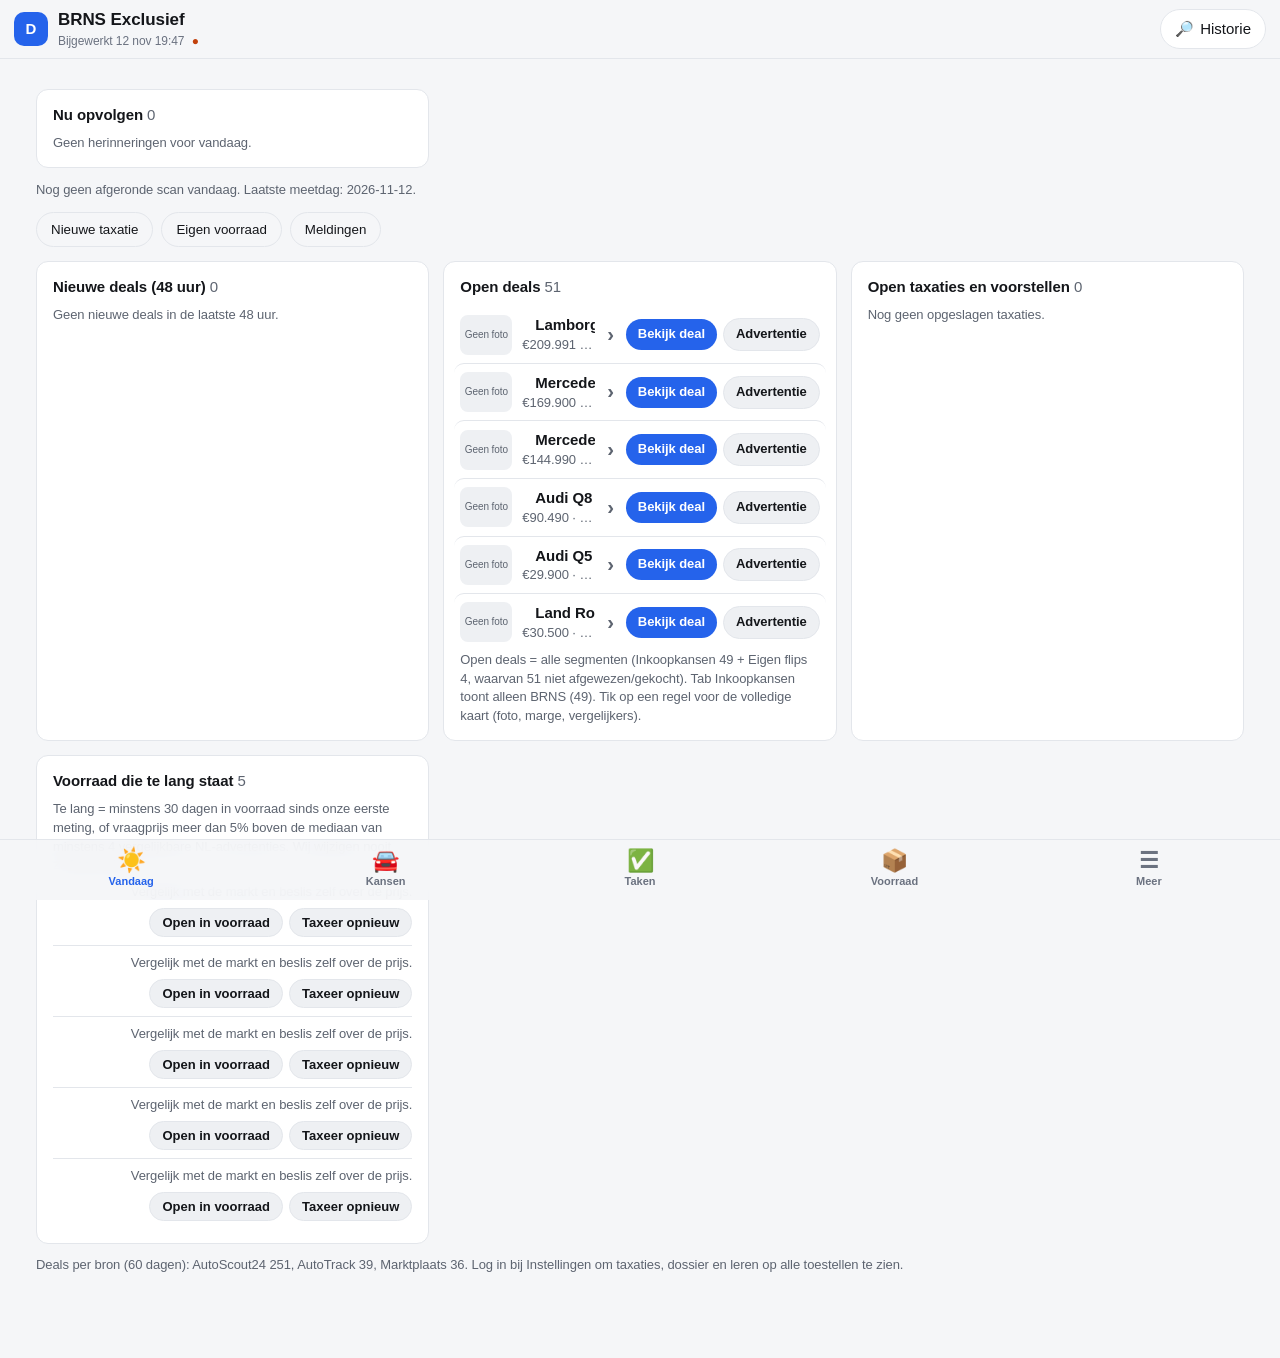
==== commit db0455dd: "update 2026-11-13 05:27" ====
--- a/index.html
+++ b/index.html
@@ -3,7 +3,7 @@
 <title>Dealoverzicht</title><meta name="theme-color" content="#0f1115">
 <link rel="manifest" href="manifest.webmanifest"><link rel="icon" href="icon.svg"><link rel="apple-touch-icon" href="icon-192.png">
 <meta name="apple-mobile-web-app-capable" content="yes"><meta name="apple-mobile-web-app-title" content="Deals">
-<link rel="stylesheet" href="styles.css"><link rel="stylesheet" href="theme.css"><link rel="stylesheet" href="upgrade.css"><link rel="stylesheet" href="taken.css"></head><body>
+<link rel="stylesheet" href="styles.css"><link rel="stylesheet" href="theme.css"><link rel="stylesheet" href="upgrade.css"><link rel="stylesheet" href="taken.css"><link rel="stylesheet" href="inruiltax.css"><link rel="stylesheet" href="nav.css"></head><body>
 <header class="top"><div class="brand"><span class="logo">D</span><div><h1>Dealoverzicht</h1><small id="datum"></small></div></div>
 <nav class="tabs" id="tabs"></nav></header>
 <main><section class="kpis" id="kpis"></section>
@@ -21,4 +21,4 @@
 <section id="cards" class="cards"></section>
 <details class="bronnen"><summary>Bronnen en beperkingen</summary><ul id="bronnen"></ul></details></main>
 <div id="toast" class="toast"></div>
-<script src="klant.js"></script><script src="config.js"></script><script src="api.js"></script><script src="werk.js"></script><script src="app.js"></script><script src="msel.js"></script><script src="afweging.js"></script><script src="excl.js"></script><script src="verkoop.js"></script><script src="blokA.js"></script><script src="blokB.js"></script><script src="taxatie3.js"></script><script src="inruil4.js"></script><script src="taxopties.js"></script><script src="blokC.js"></script><script src="blokD.js"></script><script src="volglijst.js"></script><script src="bijna.js"></script><script src="opkomend.js"></script><script src="markt.js"></script><script src="instellingen.js"></script><script src="upgrade.js"></script><script src="paren.js"></script><script src="dagoverzicht.js"></script><script src="kansen.js"></script><script src="wachtrij.js"></script><script src="veilig.js"></script><script src="taken.js"></script><script src="volgorde.js"></script><script src="historie.js"></script></body></html>
+<script src="klant.js"></script><script src="config.js"></script><script src="api.js"></script><script src="werk.js"></script><script src="app.js"></script><script src="msel.js"></script><script src="afweging.js"></script><script src="excl.js"></script><script src="verkoop.js"></script><script src="blokA.js"></script><script src="blokB.js"></script><script src="taxatie3.js"></script><script src="inruil4.js"></script><script src="taxopties.js"></script><script src="blokC.js"></script><script src="blokD.js"></script><script src="volglijst.js"></script><script src="bijna.js"></script><script src="opkomend.js"></script><script src="markt.js"></script><script src="instellingen.js"></script><script src="upgrade.js"></script><script src="paren.js"></script><script src="dagoverzicht.js"></script><script src="kansen.js"></script><script src="wachtrij.js"></script><script src="veilig.js"></script><script src="taken.js"></script><script src="volgorde.js"></script><script src="historie.js"></script><script src="inruiltax.js"></script><script src="nav.js"></script></body></html>
--- a/styles.css
+++ b/styles.css
@@ -121,3 +121,19 @@
 
 /* Compacte toelichting op afgewezen kandidaten, ook op mobiel. */
 .afg-auto{padding:14px 0;border-top:1px solid var(--line,#39404a);min-width:0}.afg-auto h3{margin:0 0 6px}.afweging{font-size:14px;overflow-wrap:anywhere}.afweging p{margin:8px 0}.afweging summary{cursor:pointer;padding:8px 0}.afweging dl{margin:8px 0}.afweging dd{margin:0 0 9px}.afweging li{margin-bottom:8px}.afweging ul{padding-left:20px}
+
+/* TEKSTEN_V1: compacte vergelijkers op de dealkaart */
+.versheid-regel{margin:10px 0 4px;font-size:14px;line-height:1.4}
+.versheid-regel .chip.weinig{margin-left:6px;background:#fff4e0;color:#8a5a00}
+.versheid-regel .vgl-info{display:inline;margin-left:4px}
+.vgl-info>summary{display:inline;list-style:none;cursor:pointer;font-size:14px;padding:2px 4px}
+.vgl-info>summary::-webkit-details-marker{display:none}
+.vgl-info p{margin:6px 0 0;font-size:13px;color:var(--mute);line-height:1.4}
+.versheid>summary{cursor:pointer;padding:6px 0}
+.vgl-lijst{list-style:none;padding:0;margin:4px 0 0}
+.vgl-lijst li{display:flex;flex-direction:column;gap:2px;padding:8px 0;border-top:1px solid var(--line,#39404a);font-size:14px;line-height:1.35}
+.vgl-t{font-weight:650}
+.vgl-t .vgl-link{margin-left:4px;text-decoration:none;font-weight:700}
+.vgl-m{color:var(--mute);font-size:13px}
+.vgl-meer{margin-top:6px}
+.vgl-meer summary{cursor:pointer;padding:6px 0}
--- a/inruiltax.css
+++ b/inruiltax.css
@@ -0,0 +1,67 @@
+/* INRUILTAX_V1: compacte inruil-taxatie, iPhone eerst. Geen dubbele blokken, geen lege grijze vlakken. */
+#cards .txin{background:var(--card);color:var(--ink);border:1px solid var(--line);border-radius:16px;padding:14px 14px 124px;max-width:640px;margin:0 auto;box-shadow:none}
+#cards .txin h2{margin:0 0 10px;font-size:1.15rem}
+#cards .txin h3{margin:16px 0 8px;font-size:.95rem}
+#cards .txin p.txin-mute,#cards .txin .txin-mute{color:var(--mute);font-size:.82rem;margin:0 0 10px;line-height:1.35}
+#cards .txin label{display:flex;flex-direction:column;gap:4px;font-size:.78rem;color:var(--mute)}
+#cards .txin input,#cards .txin select,#cards .txin textarea{
+  background:var(--bg);color:var(--ink);border:1px solid var(--line);border-radius:10px;
+  padding:9px 10px;font-size:16px;width:100%;box-sizing:border-box;min-height:42px
+}
+#cards .txin textarea{min-height:64px;font-size:.9rem}
+.txin-zoek{display:grid;grid-template-columns:1fr auto;gap:8px;align-items:end;margin-bottom:10px}
+.txin-zoek btn,.txin-zoek button,.txin-btn{
+  background:var(--acc);color:#fff;border:0;border-radius:999px;padding:10px 16px;font-weight:600;font-size:.95rem;min-height:42px
+}
+.txin-btn.sec{background:var(--chip);color:var(--ink)}
+.txin-rdw{background:var(--chip);border:1px solid var(--line);border-radius:12px;padding:10px 12px;margin:0 0 12px}
+.txin-rdw[hidden]{display:none!important}
+.txin-rdw strong{display:block;font-size:1rem;color:var(--ink)}
+.txin-rdw span{display:block;color:var(--mute);font-size:.85rem;margin-top:2px}
+.txin-grid{display:grid;grid-template-columns:1fr 1fr;gap:8px 10px;margin-bottom:8px}
+.txin-grid .breed{grid-column:1/-1}
+@media(max-width:380px){.txin-grid{grid-template-columns:1fr}}
+.txin-opt{margin:12px 0 4px}
+.txin-opt-h{display:flex;align-items:center;gap:8px;font-size:.9rem;font-weight:600;color:var(--ink)}
+.txin-i{width:22px;height:22px;border-radius:50%;border:1px solid var(--line);background:var(--chip);color:var(--mute);font:italic 13px/20px Georgia,serif;padding:0;cursor:pointer}
+.txin-i-tekst{font-size:.78rem;color:var(--mute);background:var(--chip);border-radius:8px;padding:8px 10px;margin:8px 0;line-height:1.4}
+.txin-i-tekst[hidden]{display:none!important}
+.txin-chips{display:flex;flex-wrap:wrap;gap:6px;margin:8px 0}
+.txin-chip{display:inline-flex;align-items:center;gap:5px;border:1px solid var(--line);background:var(--bg);color:var(--ink);border-radius:999px;padding:5px 9px;font-size:.78rem;cursor:pointer;user-select:none}
+.txin-chip input{position:absolute;opacity:0;width:1px;height:1px;pointer-events:none}
+.txin-chip.aan{background:var(--okbg);border-color:var(--ok);color:var(--ink)}
+.txin-chip.aan::before{content:"✓";font-size:.75rem;color:var(--ok);font-weight:700}
+.txin-uit{margin:12px 0}
+.txin-kaart{background:var(--bg);border:1px solid var(--line);border-radius:12px;padding:12px;margin:0 0 10px}
+.txin-kaart.fout{background:var(--warnbg);border-color:var(--warn)}
+.txin-rijen{display:grid;gap:6px}
+.txin-rij{display:flex;justify-content:space-between;align-items:baseline;gap:12px;font-size:.95rem}
+.txin-rij b{font-variant-numeric:tabular-nums}
+.txin-rij .l{color:var(--mute);font-size:.82rem}
+.txin-meta{color:var(--mute);font-size:.8rem;margin-top:8px}
+.txin-hand{margin:8px 0 12px;padding:0;border:0}
+.txin-acties{display:flex;flex-wrap:wrap;gap:8px;margin-top:8px}
+.txin-sticky{position:fixed;left:0;right:0;bottom:0;z-index:3000;background:var(--card);border-top:1px solid var(--line);padding:10px 16px calc(10px + env(safe-area-inset-bottom,0px));display:flex;gap:8px;justify-content:center}
+.txin-sticky button{flex:1;max-width:420px;background:var(--acc);color:#fff;border:0;border-radius:999px;padding:12px 18px;font-weight:700;font-size:1rem;min-height:48px}
+/* voorkom dat oude stappen/optie-duplicaten of lege grijze vlakken blijven staan */
+#cards .txstappen,#cards .tx-stappen,#cards .txopt-x{display:none!important}
+#cards .txin .txopt-melding,#cards .txin .txopt-bron{display:none!important}
+/* Mijn taxaties */
+.txin-lijst{margin:0 0 14px}
+.txin-lijst h3{margin:0 0 8px}
+.txin-zoekf{display:grid;grid-template-columns:1fr auto;gap:8px;margin-bottom:8px}
+.txin-item{background:var(--bg);border:1px solid var(--line);border-radius:12px;padding:10px 12px;margin:0 0 8px}
+.txin-item .txin-item-t{display:flex;justify-content:space-between;gap:8px;align-items:baseline}
+.txin-item .txin-item-t b{font-size:.95rem}
+.txin-item .txin-item-m{color:var(--mute);font-size:.78rem;margin:4px 0 8px;line-height:1.35}
+.txin-item .txin-item-a{display:flex;flex-wrap:wrap;gap:6px}
+.txin-item .txin-item-a button{background:var(--chip);color:var(--ink);border:1px solid var(--line);border-radius:999px;padding:6px 10px;font-size:.78rem;min-height:34px}
+.txin-item .txin-item-a button.gevaar{color:var(--bad)}
+.txin-tabs{display:flex;gap:6px;margin:0 0 8px}
+.txin-tabs button{background:transparent;border:1px solid var(--line);border-radius:999px;padding:6px 12px;color:var(--ink);font-size:.8rem}
+.txin-tabs button.aan{background:var(--ink);color:var(--bg);border-color:var(--ink)}
+.txin-leeg{color:var(--mute);font-size:.85rem;padding:8px 0}
+
+.txin-zoekst{border-color:var(--acc);background:var(--chip)}
+.txin-zoekst b{display:block;margin-bottom:4px}
+#txzoekgericht{background:var(--acc);color:#fff}
--- a/nav.css
+++ b/nav.css
@@ -0,0 +1,43 @@
+/* NAV_V1 (t614u/t615u): één vaste tabbalk onderin zoals een iPhone-app; rustige kop. */
+#tabs,#tk-delen,#kansenbtn,#hi-kop,#instbtn,#thema{display:none!important}
+.top{flex-wrap:nowrap!important;justify-content:space-between;gap:8px!important;padding:calc(8px + env(safe-area-inset-top)) 14px 8px!important}
+.top .brand{min-width:0}
+.top .brand h1{font-size:17px;white-space:nowrap;overflow:hidden;text-overflow:ellipsis}
+.top .brand small{display:block;font-size:12px;color:var(--mut,#6b7280)}
+.top .brand>div{display:block!important}
+#nav-zoek{appearance:none;border:1px solid var(--line,#e5e7eb);background:var(--card,#fff);color:inherit;border-radius:999px;min-height:40px;padding:0 14px;font:inherit;font-size:15px;display:inline-flex;align-items:center;gap:6px;flex:0 0 auto;cursor:pointer}
+main{padding-bottom:calc(84px + env(safe-area-inset-bottom))!important}
+.toast{bottom:calc(84px + env(safe-area-inset-bottom))!important}
+#nav-titel{margin:4px 2px 10px;font-size:22px;font-weight:700;letter-spacing:-.01em}
+#nav-titel:empty{display:none}
+#nav-bar{position:fixed;left:0;right:0;bottom:0;z-index:50;display:flex;justify-content:space-around;align-items:stretch;
+ background:color-mix(in srgb,var(--bg,#f6f7f9) 92%,transparent);backdrop-filter:blur(14px);-webkit-backdrop-filter:blur(14px);
+ border-top:1px solid var(--line,#e5e7eb);padding:4px 4px calc(4px + env(safe-area-inset-bottom))}
+#nav-bar button{appearance:none;border:0;background:none;color:var(--mut,#6b7280);font:inherit;font-size:11px;font-weight:600;flex:1 1 0;min-height:52px;
+ display:flex;flex-direction:column;align-items:center;justify-content:center;gap:2px;position:relative;border-radius:12px;cursor:pointer;-webkit-tap-highlight-color:transparent}
+#nav-bar button .ic{font-size:22px;line-height:1}
+#nav-bar button.on{color:var(--acc,#2563eb)}
+#nav-bar button.on .ic{transform:scale(1.06)}
+#nav-bar .bdg,.nav-m .bdg{position:absolute;top:3px;left:calc(50% + 6px);min-width:18px;height:18px;border-radius:9px;background:#e11d48;color:#fff;font-size:11px;line-height:18px;padding:0 5px;text-align:center}
+.nav-m .bdg{position:static;margin-left:auto}
+#nav-meer{position:fixed;inset:0;z-index:60;display:none}
+#nav-meer.open{display:block}
+#nav-meer .bg{position:absolute;inset:0;background:rgba(0,0,0,.35)}
+#nav-meer .sh{position:absolute;left:0;right:0;bottom:0;max-height:82vh;overflow:auto;background:var(--card,#fff);color:inherit;border-radius:18px 18px 0 0;
+ padding:10px 14px calc(18px + env(safe-area-inset-bottom));box-shadow:0 -8px 30px rgba(0,0,0,.18)}
+#nav-meer .grip{width:40px;height:5px;border-radius:3px;background:var(--line,#d1d5db);margin:2px auto 10px}
+#nav-meer h4{margin:12px 4px 6px;font-size:12px;text-transform:uppercase;letter-spacing:.05em;color:var(--mut,#6b7280)}
+.nav-m{appearance:none;width:100%;display:flex;align-items:center;gap:12px;border:0;background:none;color:inherit;font:inherit;font-size:16px;text-align:left;
+ min-height:48px;padding:0 6px;border-bottom:1px solid var(--line,#eef0f3);cursor:pointer}
+.nav-m .ic{width:26px;text-align:center;font-size:19px}
+.nav-m.on{color:var(--acc,#2563eb);font-weight:600}
+#nav-meer .sluit{appearance:none;width:100%;margin-top:12px;min-height:46px;border-radius:12px;border:1px solid var(--line,#e5e7eb);background:none;color:inherit;font:inherit;font-weight:600}
+.nav-laden{padding:28px 8px;text-align:center;color:var(--mut,#6b7280)}
+.vr-s .verlopen{color:#b91c1c;font-weight:600}
+/* geen horizontale overloop (die duwde de balk onderin uit beeld en kapte "Klaar" af) */
+html,body{overflow-x:clip;max-width:100%}
+.cards>*{min-width:0}
+#cards>.tk-wrap,#cards>.vandaag,#cards>div:not(.card){grid-column:1/-1}
+.tk-filters,.tk-sub{min-width:0;max-width:100%}
+/* Taxeer-knop van de taxatie boven de balk */
+.txin-sticky{bottom:calc(62px + env(safe-area-inset-bottom))!important;padding-bottom:10px!important;z-index:45!important}
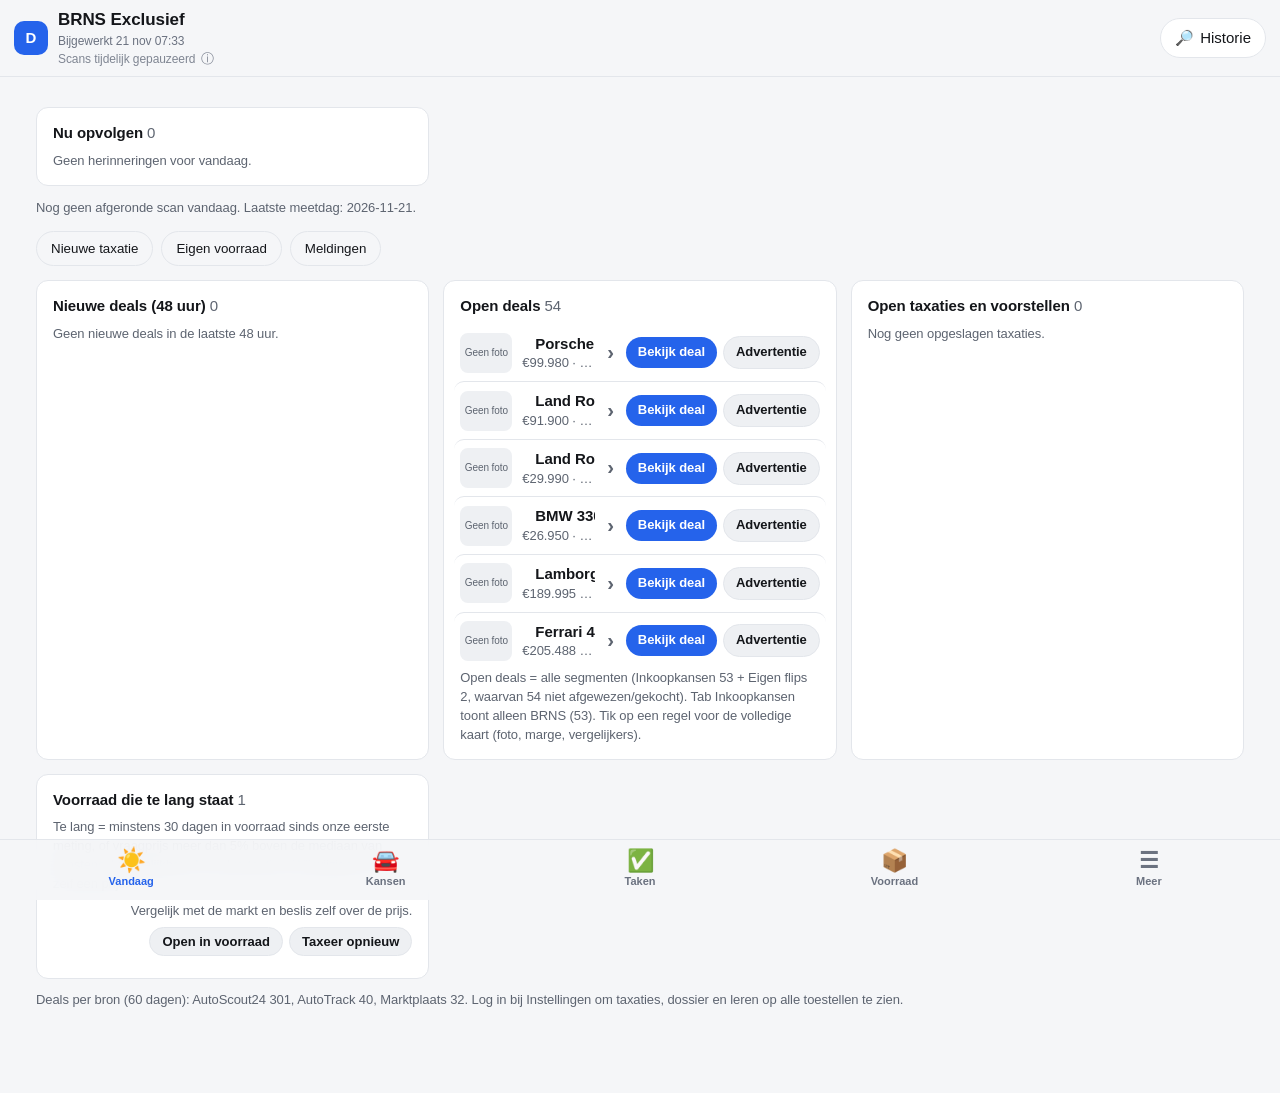
==== commit 0a8f7802: "update 2026-11-21 10:53" ====
--- a/index.html
+++ b/index.html
@@ -21,4 +21,4 @@
 <section id="cards" class="cards"></section>
 <details class="bronnen"><summary>Bronnen en beperkingen</summary><ul id="bronnen"></ul></details></main>
 <div id="toast" class="toast"></div>
-<script src="klant.js"></script><script src="config.js"></script><script src="api.js"></script><script src="werk.js"></script><script src="app.js"></script><script src="msel.js"></script><script src="afweging.js"></script><script src="excl.js"></script><script src="verkoop.js"></script><script src="blokA.js"></script><script src="blokB.js"></script><script src="taxatie3.js"></script><script src="inruil4.js"></script><script src="taxopties.js"></script><script src="blokC.js"></script><script src="blokD.js"></script><script src="volglijst.js"></script><script src="bijna.js"></script><script src="opkomend.js"></script><script src="markt.js"></script><script src="instellingen.js"></script><script src="upgrade.js"></script><script src="paren.js"></script><script src="dagoverzicht.js"></script><script src="kansen.js"></script><script src="wachtrij.js"></script><script src="veilig.js"></script><script src="taken.js"></script><script src="volgorde.js"></script><script src="historie.js"></script><script src="inruiltax.js"></script><script src="nav.js"></script></body></html>
+<script src="klant.js"></script><script src="config.js"></script><script src="api.js"></script><script src="werk.js"></script><script src="app.js"></script><script src="msel.js"></script><script src="afweging.js"></script><script src="excl.js"></script><script src="verkoop.js"></script><script src="blokA.js"></script><script src="blokB.js"></script><script src="taxatie3.js"></script><script src="inruil4.js"></script><script src="taxopties.js"></script><script src="blokC.js"></script><script src="blokD.js"></script><script src="volglijst.js"></script><script src="bijna.js"></script><script src="opkomend.js"></script><script src="markt.js"></script><script src="instellingen.js"></script><script src="upgrade.js"></script><script src="paren.js"></script><script src="dagoverzicht.js"></script><script src="kansen.js"></script><script src="wachtrij.js"></script><script src="veilig.js"></script><script src="taken.js"></script><script src="volgorde.js"></script><script src="historie.js"></script><script src="inruiltax.js"></script><script src="nav.js"></script><script src="scanpauze.js"></script></body></html>
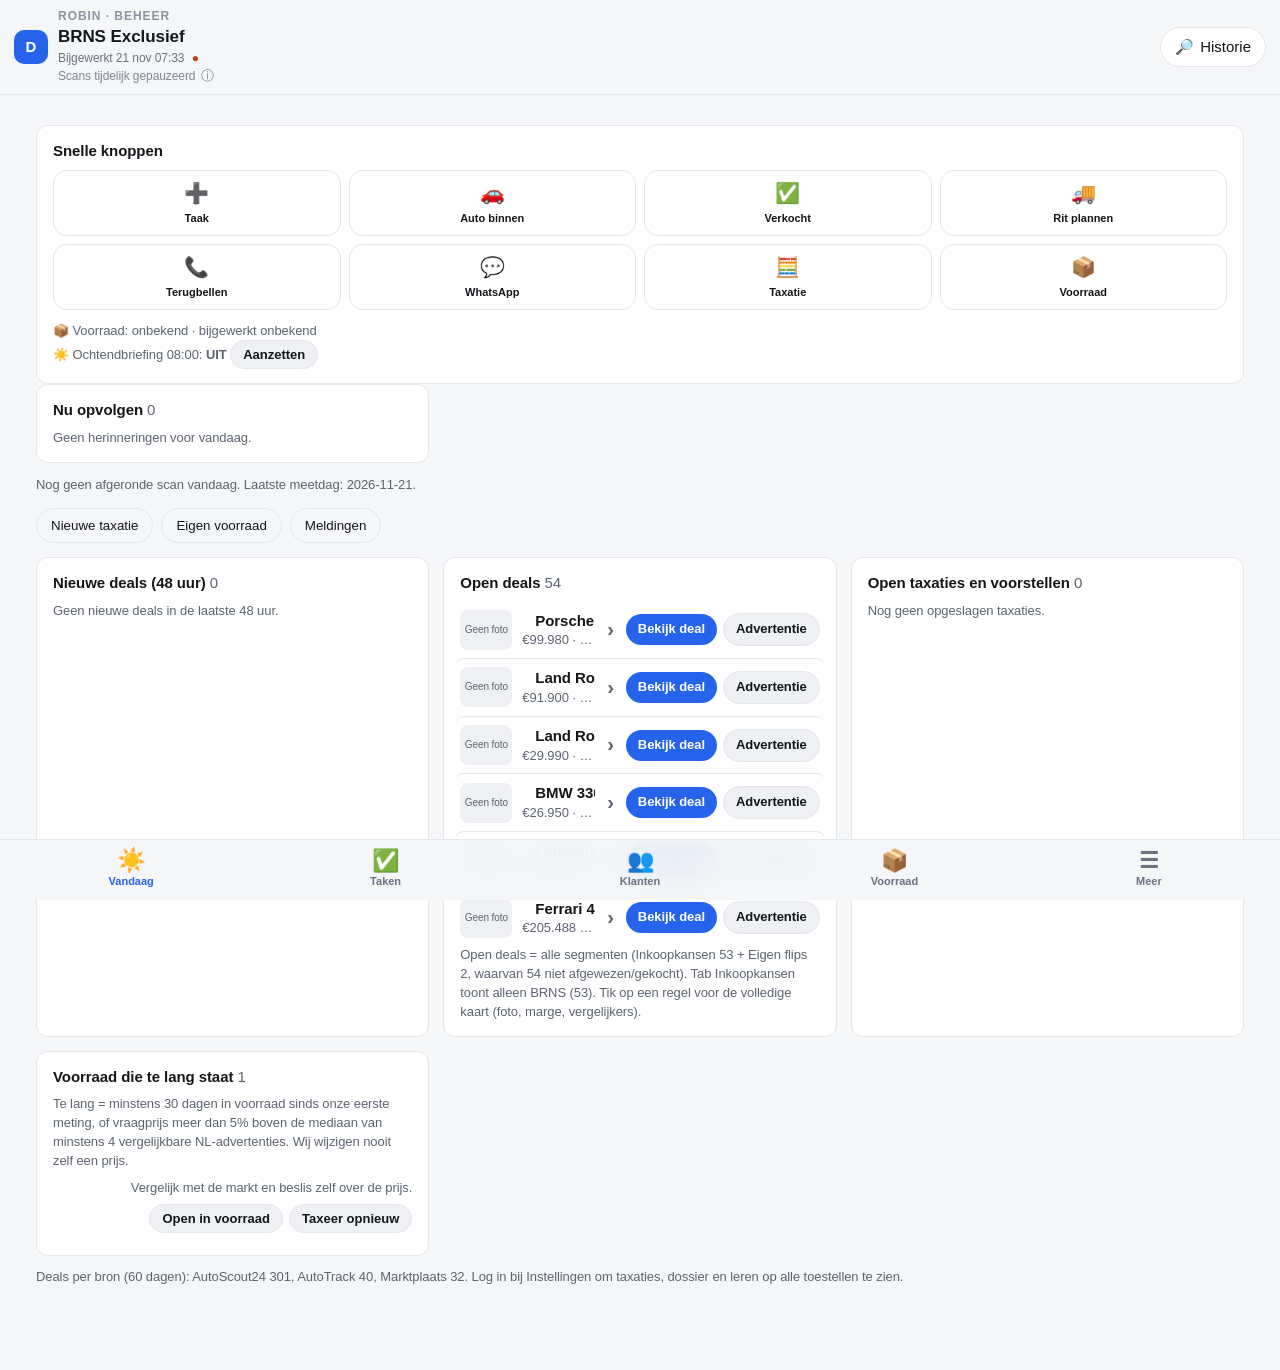
==== commit 1eb244f9: "update 2026-11-21 23:57" ====
--- a/index.html
+++ b/index.html
@@ -3,7 +3,7 @@
 <title>Dealoverzicht</title><meta name="theme-color" content="#0f1115">
 <link rel="manifest" href="manifest.webmanifest"><link rel="icon" href="icon.svg"><link rel="apple-touch-icon" href="icon-192.png">
 <meta name="apple-mobile-web-app-capable" content="yes"><meta name="apple-mobile-web-app-title" content="Deals">
-<link rel="stylesheet" href="styles.css"><link rel="stylesheet" href="theme.css"><link rel="stylesheet" href="upgrade.css"><link rel="stylesheet" href="taken.css"><link rel="stylesheet" href="inruiltax.css"><link rel="stylesheet" href="nav.css"></head><body>
+<link rel="stylesheet" href="styles.css"><link rel="stylesheet" href="theme.css"><link rel="stylesheet" href="upgrade.css"><link rel="stylesheet" href="taken.css"><link rel="stylesheet" href="inruiltax.css"><link rel="stylesheet" href="nav.css"><link rel="stylesheet" href="robin_v2.css"></head><body>
 <header class="top"><div class="brand"><span class="logo">D</span><div><h1>Dealoverzicht</h1><small id="datum"></small></div></div>
 <nav class="tabs" id="tabs"></nav></header>
 <main><section class="kpis" id="kpis"></section>
@@ -21,4 +21,4 @@
 <section id="cards" class="cards"></section>
 <details class="bronnen"><summary>Bronnen en beperkingen</summary><ul id="bronnen"></ul></details></main>
 <div id="toast" class="toast"></div>
-<script src="klant.js"></script><script src="config.js"></script><script src="api.js"></script><script src="werk.js"></script><script src="app.js"></script><script src="msel.js"></script><script src="afweging.js"></script><script src="excl.js"></script><script src="verkoop.js"></script><script src="blokA.js"></script><script src="blokB.js"></script><script src="taxatie3.js"></script><script src="inruil4.js"></script><script src="taxopties.js"></script><script src="blokC.js"></script><script src="blokD.js"></script><script src="volglijst.js"></script><script src="bijna.js"></script><script src="opkomend.js"></script><script src="markt.js"></script><script src="instellingen.js"></script><script src="upgrade.js"></script><script src="paren.js"></script><script src="dagoverzicht.js"></script><script src="kansen.js"></script><script src="wachtrij.js"></script><script src="veilig.js"></script><script src="taken.js"></script><script src="volgorde.js"></script><script src="historie.js"></script><script src="inruiltax.js"></script><script src="nav.js"></script><script src="scanpauze.js"></script></body></html>
+<script src="klant.js"></script><script src="config.js"></script><script src="api.js"></script><script src="werk.js"></script><script src="app.js"></script><script src="msel.js"></script><script src="afweging.js"></script><script src="excl.js"></script><script src="verkoop.js"></script><script src="blokA.js"></script><script src="blokB.js"></script><script src="taxatie3.js"></script><script src="inruil4.js"></script><script src="taxopties.js"></script><script src="blokC.js"></script><script src="blokD.js"></script><script src="volglijst.js"></script><script src="bijna.js"></script><script src="opkomend.js"></script><script src="markt.js"></script><script src="instellingen.js"></script><script src="upgrade.js"></script><script src="paren.js"></script><script src="dagoverzicht.js"></script><script src="kansen.js"></script><script src="wachtrij.js"></script><script src="veilig.js"></script><script src="taken.js"></script><script src="volgorde.js"></script><script src="historie.js"></script><script src="inruiltax.js"></script><script src="robin_v2.js"></script><script src="nav.js"></script><script src="scanpauze.js"></script></body></html>
--- a/taken.css
+++ b/taken.css
@@ -37,3 +37,13 @@
 .tk-toew{display:flex;align-items:center;gap:8px;font-size:13px;margin:6px 0}
 .tk-toew select{font:inherit;font-size:13px;padding:6px 8px;border-radius:8px;border:1px solid var(--lijn,#ccc);background:inherit;color:inherit}
 #tk-wacht-vd .tk-card{margin-top:8px}
+
+/* TAKEN_V2 */
+.tk-chip{display:inline-block;font-size:11px;font-weight:600;padding:2px 7px;border-radius:10px;margin-left:6px;vertical-align:middle}
+.tk-chip.bezig{background:#e7f0ff;color:#1d4ed8}
+.tk-chip.hoog{background:#fde8e8;color:#b91c1c}
+.tk-vg{margin:2px 0 8px}
+
+.tk-link{background:none;border:0;padding:0;color:inherit;text-decoration:underline;cursor:pointer;font:inherit}
+.tk-fotos{display:flex;flex-wrap:wrap;gap:6px;margin-top:4px}
+.tk-fotos img{width:96px;height:96px;object-fit:cover;border-radius:8px}
--- a/robin_v2.css
+++ b/robin_v2.css
@@ -0,0 +1,13 @@
+/* ROBIN_V2: Robin · Beheer */
+.rb-rol{display:block;font-size:10px;letter-spacing:.08em;text-transform:uppercase;opacity:.75;font-weight:700}
+.rb-snel{display:grid;grid-template-columns:repeat(4,1fr);gap:8px;margin:6px 0 12px}
+.rb-snel button{appearance:none;border:1px solid var(--line,#2a2f3a);background:var(--card,#171a21);color:inherit;border-radius:14px;min-height:66px;font:inherit;font-size:20px;display:flex;flex-direction:column;align-items:center;justify-content:center;gap:3px}
+.rb-snel button span{font-size:11px;font-weight:600}
+.rb-rit{border:1px solid var(--line,#2a2f3a);border-radius:12px;padding:10px;margin:0 0 8px}
+.rb-rit .btn{margin:6px 6px 0 0}
+.rb-brief{white-space:pre-wrap;font:inherit;font-size:13px;background:rgba(127,127,127,.1);border-radius:10px;padding:8px;margin:6px 0 0}
+.rb-vr{margin:0 0 12px}.rb-vr .row{display:flex;gap:8px;flex-wrap:wrap;margin:0 0 6px}
+.rb-con{display:flex;justify-content:space-between;gap:10px;align-items:center;border-top:1px solid var(--line,#2a2f3a);padding:8px 0}
+.rb-con:first-of-type{border-top:0}.rb-con .row{display:flex;gap:6px;flex:none}
+.rb-kl h3{margin:16px 2px 8px}
+.rb-kl .row{display:flex;gap:6px;flex-wrap:wrap;margin-top:6px}
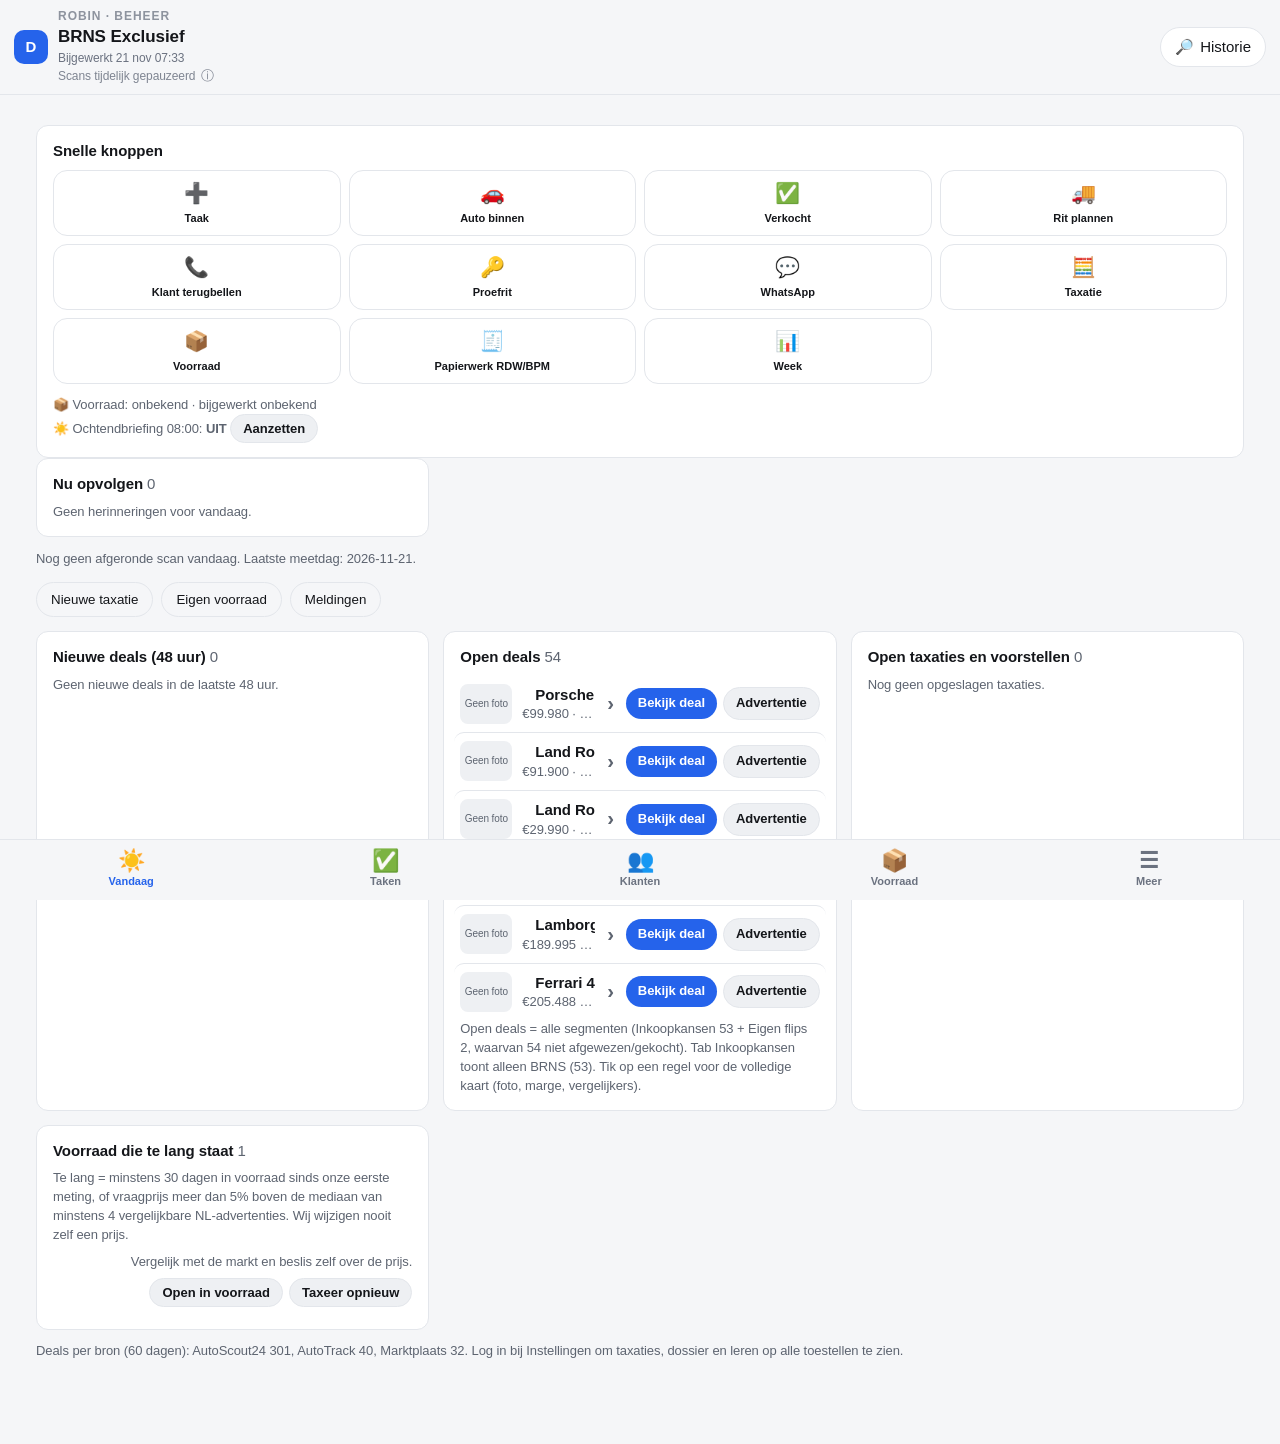
==== commit 7f2e78e0: "update 2026-11-28 17:29" ====
--- a/index.html
+++ b/index.html
@@ -21,4 +21,4 @@
 <section id="cards" class="cards"></section>
 <details class="bronnen"><summary>Bronnen en beperkingen</summary><ul id="bronnen"></ul></details></main>
 <div id="toast" class="toast"></div>
-<script src="klant.js"></script><script src="config.js"></script><script src="api.js"></script><script src="werk.js"></script><script src="app.js"></script><script src="msel.js"></script><script src="afweging.js"></script><script src="excl.js"></script><script src="verkoop.js"></script><script src="blokA.js"></script><script src="blokB.js"></script><script src="taxatie3.js"></script><script src="inruil4.js"></script><script src="taxopties.js"></script><script src="blokC.js"></script><script src="blokD.js"></script><script src="volglijst.js"></script><script src="bijna.js"></script><script src="opkomend.js"></script><script src="markt.js"></script><script src="instellingen.js"></script><script src="upgrade.js"></script><script src="paren.js"></script><script src="dagoverzicht.js"></script><script src="kansen.js"></script><script src="wachtrij.js"></script><script src="veilig.js"></script><script src="taken.js"></script><script src="volgorde.js"></script><script src="historie.js"></script><script src="inruiltax.js"></script><script src="robin_v2.js"></script><script src="nav.js"></script><script src="scanpauze.js"></script></body></html>
+<script src="klant.js"></script><script src="config.js"></script><script src="api.js"></script><script src="werk.js"></script><script src="app.js"></script><script src="msel.js"></script><script src="afweging.js"></script><script src="excl.js"></script><script src="verkoop.js"></script><script src="blokA.js"></script><script src="blokB.js"></script><script src="taxatie3.js"></script><script src="inruil4.js"></script><script src="taxopties.js"></script><script src="blokC.js"></script><script src="blokD.js"></script><script src="volglijst.js"></script><script src="bijna.js"></script><script src="opkomend.js"></script><script src="markt.js"></script><script src="instellingen.js"></script><script src="upgrade.js"></script><script src="paren.js"></script><script src="dagoverzicht.js"></script><script src="kansen.js"></script><script src="wachtrij.js"></script><script src="veilig.js"></script><script src="taken_week.js"></script><script src="taken.js"></script><script src="volgorde.js"></script><script src="historie.js"></script><script src="inruiltax.js"></script><script src="robin_v2.js"></script><script src="nav.js"></script><script src="scanpauze.js"></script></body></html>
--- a/taken.css
+++ b/taken.css
@@ -47,3 +47,42 @@
 .tk-link{background:none;border:0;padding:0;color:inherit;text-decoration:underline;cursor:pointer;font:inherit}
 .tk-fotos{display:flex;flex-wrap:wrap;gap:6px;margin-top:4px}
 .tk-fotos img{width:96px;height:96px;object-fit:cover;border-radius:8px}
+/* ROBIN_V2 0b: kaarten niet breder dan het scherm (grid-item mag krimpen) */
+.cards>.tk-wrap{min-width:0;max-width:100%;box-sizing:border-box}
+
+.tk-chip.stand{background:#e0f2fe;color:#075985}.tk-chip.kan{background:#fef3c7;color:#92400e}.tk-chip.versch{background:#ede9fe;color:#5b21b6}
+.tk-rest{background:#fffbeb;border:1px solid #fde68a;border-radius:12px;padding:8px 12px}
+.tk-audio audio{width:100%;margin-top:4px}
+/* TAKEN_WEEK_V1 (t671u): weekbord, geschiedenis, prullenbak, spoor, concepten */
+.tw-balk{display:flex;gap:6px;flex-wrap:wrap;margin:8px 0}
+.tw-teller{font-size:13px;padding:6px 10px;border-radius:10px;margin:6px 0;background:#eef8f0;color:#1d5b2c}
+.tw-teller.nok{background:#fff4e5;color:#8a4b00}
+.tw-ov{position:fixed;inset:0;background:rgba(0,0,0,.35);display:none;z-index:9999;align-items:flex-end;justify-content:center}
+.tw-ov.on{display:flex}
+html.tw-open{overflow:hidden}
+.tw-sheet{background:#fff;color:#111;width:100%;max-width:760px;max-height:92vh;border-radius:16px 16px 0 0;display:flex;flex-direction:column;box-shadow:0 -4px 20px rgba(0,0,0,.2)}
+.tw-kop{display:flex;justify-content:space-between;align-items:center;padding:12px 14px;border-bottom:1px solid #eee;font-size:16px}
+.tw-x{border:0;background:#f2f2f2;border-radius:50%;width:32px;height:32px;font-size:15px}
+.tw-body{overflow:auto;padding:10px 12px 28px;-webkit-overflow-scrolling:touch}
+.tw-nav{display:flex;align-items:center;gap:8px;margin:4px 0 8px}
+.tw-week{display:grid;grid-template-columns:1fr 1fr;gap:8px}
+.tw-dag{border:1px solid #e5e5e5;border-radius:10px;padding:6px 8px;min-height:60px;background:#fafafa}
+.tw-dag.nu{border-color:#2f6fde;background:#f2f7ff}
+.tw-dag.zd{background:#fffbea}
+.tw-dag h4,.tw-blok h4{margin:0 0 4px;font-size:14px}
+.tw-dag h4 small{color:#777;font-weight:400}
+.tw-dag ul,.tw-blok ul,.tw-sp,.tw-pb{list-style:none;margin:0;padding:0}
+.tw-dag li,.tw-blok li{font-size:13px;padding:3px 0;border-bottom:1px dashed #eee}
+.tw-dag li small,.tw-blok li small{display:block;color:#666}
+.tw-t.klaar span{color:#888;text-decoration:line-through}
+.tw-leeg{color:#999}
+.tw-blok{border:1px solid #e5e5e5;border-radius:10px;padding:8px;margin:8px 0}
+.tw-blok.laat{border-color:#e8a0a0;background:#fff5f5}
+.tw-sp li,.tw-pb li{padding:8px 0;border-bottom:1px solid #eee;font-size:14px}
+.tw-pb li{display:flex;justify-content:space-between;gap:8px;align-items:center}
+.tw-sp small,.tw-pb small{color:#666}
+.tw-conc .tw-c{border:1px solid #e5e5e5;border-radius:10px;padding:8px;margin:6px 0;background:#fff}
+.tw-ci{display:flex;justify-content:space-between;gap:6px;font-size:14px;padding:3px 0}
+.tw-toast{position:fixed;left:12px;right:12px;bottom:18px;background:#222;color:#fff;padding:10px 12px;border-radius:12px;font-size:14px;z-index:10000;display:none}
+.tw-toast.on{display:block}
+.tw-toast .tk-link{color:#9cc3ff}
--- a/nav.css
+++ b/nav.css
@@ -41,3 +41,12 @@
 .tk-filters,.tk-sub{min-width:0;max-width:100%}
 /* Taxeer-knop van de taxatie boven de balk */
 .txin-sticky{bottom:calc(62px + env(safe-area-inset-bottom))!important;padding-bottom:10px!important;z-index:45!important}
+/* BALK_V1 (t661u): tabbalk hapert/springt niet meer bij scrollen op de iPhone.
+   iOS Safari tekent een vaste balk met backdrop-filter (doorschijnend + blur) soms op de verkeerde plek tijdens
+   snel scrollen of als de lijst onder het scrollen langer wordt. Daarom: dekkende achtergrond, geen blur,
+   eigen tekenlaag (translateZ) en geen animaties op de balk zelf. */
+#nav-bar{background:var(--bg,#f6f7f9)!important;backdrop-filter:none!important;-webkit-backdrop-filter:none!important;
+ transform:translate3d(0,0,0);-webkit-transform:translate3d(0,0,0);will-change:transform;-webkit-backface-visibility:hidden;backface-visibility:hidden;
+ bottom:0!important;top:auto!important;contain:none}
+#nav-bar button.on .ic{transform:none}
+html{-webkit-text-size-adjust:100%;text-size-adjust:100%}
--- a/robin_v2.css
+++ b/robin_v2.css
@@ -11,3 +11,108 @@
 .rb-con:first-of-type{border-top:0}.rb-con .row{display:flex;gap:6px;flex:none}
 .rb-kl h3{margin:16px 2px 8px}
 .rb-kl .row{display:flex;gap:6px;flex-wrap:wrap;margin-top:6px}
+/* DOSSIER_V1 */
+.rb-dosrij{gap:6px;flex-wrap:wrap}.rb-dosrij input{flex:1 1 180px;min-width:0;padding:8px 10px;border-radius:10px;border:1px solid var(--line,#ccd);font:inherit}
+.rb-ov{position:fixed;inset:0;background:rgba(0,0,0,.45);z-index:9999;display:flex;align-items:flex-end;justify-content:center}
+.rb-ovin{background:var(--card,#fff);color:inherit;width:100%;max-width:560px;max-height:85vh;overflow:auto;border-radius:16px 16px 0 0;padding:14px 14px calc(14px + env(safe-area-inset-bottom))}
+.rb-ovin>.row{justify-content:space-between;align-items:center;margin-bottom:8px}
+.rb-tli{display:flex;gap:10px;padding:8px 0;border-top:1px solid var(--line,#eee)}.rb-tli>span{width:22px;text-align:center}
+/* KEUZE_SHEET_V1 (t654u punt 2/3): rit-keuze en verkocht-lijst */
+.rb-ovin .row{display:flex;gap:8px}
+.rb-keus{display:flex;gap:8px;margin:4px 0 10px}
+.rb-k{flex:1;min-height:56px;font:inherit;font-size:17px;font-weight:600;border-radius:12px;border:2px solid var(--line,#ccd);background:transparent;color:inherit}
+.rb-k.aan{border-color:var(--acc,#2a7);background:rgba(40,170,120,.15)}
+.rb-f{display:block;margin:8px 0;font-size:14px}
+.rb-f input,.rb-f select,.rb-zoek{display:block;width:100%;box-sizing:border-box;font:inherit;font-size:16px;padding:10px;margin-top:4px;border-radius:10px;border:1px solid var(--line,#ccd);background:transparent;color:inherit}
+.rb-lijst{display:flex;flex-direction:column;gap:6px;margin-top:8px}
+.rb-li{display:flex;flex-direction:column;align-items:flex-start;gap:2px;text-align:left;padding:10px 12px;min-height:48px;border-radius:10px;border:1px solid var(--line,#ccd);background:transparent;color:inherit;font:inherit;font-size:15px}
+.rb-fout{color:var(--bad,#c33);min-height:1.2em;font-size:14px;margin:4px 0}
+.rb-knoppen{justify-content:flex-end;margin-top:8px}.rb-bev .meta{margin:6px 0}
+.rb-ovin [hidden]{display:none!important}
+
+/* LICHT_V1 (t654u, iPhone in donkere modus): Robins site is altijd licht. Veel kaarten hebben een vaste witte achtergrond,
+   dus donkere modus gaf lichte tekst op wit. Vaste lichte kleuren voor alles, ook invoer-, keuze- en datumvelden. */
+:root,:root[data-thema],:root[data-thema=donker],:root[data-thema=licht]{--bg:#f5f6f8;--card:#fff;--ink:#14161a;--mute:#5d6470;--line:#e3e6eb;--chip:#eef0f3;--acc:#2563eb;--ok:#16a34a;--okbg:#e8f7ee;--warn:#c2410c;--warnbg:#fff1e6;--bad:#dc2626;--badbg:#fdecec;color-scheme:light only}
+@media (prefers-color-scheme:dark){
+:root,:root[data-thema],:root[data-thema=donker],:root[data-thema=licht]{--bg:#f5f6f8;--card:#fff;--ink:#14161a;--mute:#5d6470;--line:#e3e6eb;--chip:#eef0f3;--acc:#2563eb;--ok:#16a34a;--okbg:#e8f7ee;--warn:#c2410c;--warnbg:#fff1e6;--bad:#dc2626;--badbg:#fdecec;color-scheme:light only}
+.fbanner{background:#fff6d6;color:#5a4300;border-color:#f0d27a}
+.fbanner.na{background:#eef2f7;color:#22303f;border-color:#c9d3e0}
+.kmo{background:#fff1d6;color:#8a5a00;border-color:#f0c060}
+.kjl .lnd{color:#1d4ed8}
+.tabs button.on{color:var(--brand,var(--acc))}
+}
+html,body{background:var(--bg);color:var(--ink)}
+input,select,textarea{color-scheme:light;background-color:#fff;color:#14161a;border-color:var(--line)}
+input::placeholder,textarea::placeholder{color:#7a828e}
+#thema{display:none!important}
+/* LICHT_V1: kop dekkend, zodat een melding die onder de kop doorschuift niet half doorschijnt */
+.top{background:var(--bg)!important;backdrop-filter:none!important;-webkit-backdrop-filter:none!important}
+
+/* ROBIN_V3: signalen en snelknoppen op voorraadkaarten (licht vast) */
+.rb3{margin-top:8px;border-top:1px solid var(--line);padding-top:8px}
+.rb3-sig{display:flex;flex-wrap:wrap;gap:6px;margin-bottom:6px}
+.rb3-l{font-size:13px;font-weight:600;border-radius:999px;padding:3px 9px;border:1px solid}
+.rb3-l.oranje{background:#fff1e6;color:#9a3412;border-color:#fdba74}
+.rb3-l.rood{background:#fdecec;color:#991b1b;border-color:#fca5a5}
+.rb3-kn{display:flex;flex-wrap:wrap;gap:6px}
+.rb3-top{margin-top:6px}
+.rb3-veld{display:flex;align-items:center;gap:8px;border:1px solid var(--line);border-radius:10px;padding:8px 10px;margin:6px 0;background:#fff}
+.rb3-veld .w{flex:1;min-width:0}.rb3-veld .w small{display:block;color:#5d6470;font-size:12px}.rb3-veld .w b{word-break:break-all}
+.rb3-ck label{display:flex;gap:8px;align-items:flex-start;padding:6px 0;border-bottom:1px solid var(--line)}
+.rb3-ck input{width:22px;height:22px;flex:none}
+.rb3-link{display:block;margin:6px 0}
+.rb3-form label{display:block;margin:8px 0 2px;font-size:14px;color:#14161a}
+.rb3-form input,.rb3-form select,.rb3-form textarea{width:100%;box-sizing:border-box;font-size:16px;padding:10px;border:1px solid var(--line);border-radius:10px}
+.rb3-waarsch{background:#fff6d6;border:1px solid #f0d27a;color:#5a4300;border-radius:10px;padding:8px 10px;margin:6px 0;font-size:14px}
+.rb3-rij{display:flex;gap:8px;flex-wrap:wrap;align-items:center;justify-content:space-between;margin:6px 0}
+.rb3-rij h3{margin:0}
+
+/* WEEK_V1 */
+.rb3-kpi{display:grid;grid-template-columns:repeat(3,1fr);gap:8px;margin:10px 0}
+.rb3-kpi div{border:1px solid var(--line,#e3e6ee);border-radius:12px;padding:8px;text-align:center;display:flex;flex-direction:column;gap:2px}
+.rb3-kpi b{font-size:18px}.rb3-kpi span{font-size:11px;opacity:.75}
+.rb3-wk{margin:4px 0 8px;padding-left:18px}.rb3-wk li{margin:3px 0}
+
+/* PROEFRIT_LIJST_V1 */
+#rb3-pr{margin:12px 0;scroll-margin-top:120px}#rb3-pr h4{margin:10px 0 4px;font-size:13px;text-transform:uppercase;letter-spacing:.04em;opacity:.7}
+.rb3-prh{list-style:none;padding-left:0}.rb3-prh li{padding:8px 0;border-bottom:1px solid var(--line,#e3e6ee)}
+.rb3-prlink{margin:2px 0 6px}
+
+/* CONCEPTEN_V2 */
+.rb3-con{display:block;padding:10px 0;border-bottom:1px solid var(--line,#e3e6ee);min-width:0}
+.rb3-con .rb3-ctekst{white-space:pre-wrap;overflow-wrap:anywhere;margin:2px 0 6px}
+.rb3-con .rb3-rij{display:flex;flex-wrap:wrap;gap:8px;justify-content:flex-start}
+
+/* INVULVELDEN_V1 */
+.rb3-chips{display:flex;flex-wrap:wrap;gap:6px;align-items:center;margin:8px 0}
+.rb3-voor{margin:8px 0 4px;padding:10px;border:1px solid var(--line,#e3e6ee);border-radius:12px}
+
+/* NU_EERST_V1 + OPFRIS_V1 + PRIJSVERLOOP_V1 */
+.rb3-eerst{border:2px solid #2563eb33}
+.rb3-ne{display:flex;gap:10px;align-items:center;justify-content:space-between;padding:10px 0;border-top:1px solid var(--line,#e3e6ee)}
+.rb3-ne:first-of-type{border-top:0}.rb3-ne>div{min-width:0;flex:1}.rb3-ne .btn{flex:none;min-height:44px}
+.rb3-ne.top b{font-size:1.05em}
+.rb3-chk{display:flex;gap:10px;align-items:center;padding:10px 0;font-size:16px}.rb3-chk input{width:22px;height:22px}
+.rb3-pv{margin-top:4px}.rb3-pv span{opacity:.7}
+
+/* KLANTKAART_V1 */
+.rb3-knaam{font:inherit;font-weight:700;background:none;border:0;padding:6px 0;color:#1d4ed8;text-align:left;min-height:44px;cursor:pointer}
+/* TEAM_LINK_V1 (t665u) */
+.tl-groot{width:100%;min-height:48px;font-size:17px;margin:4px 0 8px}
+.tl-res{border:2px solid #1a7f37;background:#f1fbf4;border-radius:14px;padding:12px;margin:10px 0;color:#14161a}
+.tl-res textarea,#tl-app textarea{display:block;width:100%;box-sizing:border-box;font:inherit;font-size:16px;padding:10px;border-radius:10px;border:1px solid #ccd;background:#fff;color:#14161a;margin-top:4px}
+.tl-kn{display:flex;gap:8px;flex-wrap:wrap;margin:8px 0}
+.tl-kn .btn{min-height:44px;display:inline-flex;align-items:center;justify-content:center}
+.tl-wa{background:#1a7f37!important;border-color:#1a7f37!important;color:#fff!important;text-decoration:none;flex:1}
+.tl-zonder{margin-top:8px}.tl-zonder summary{cursor:pointer;font-weight:600;padding:6px 0}
+.tl-kop{margin:16px 0 4px}
+.tl-rij{border-top:1px solid #e3e5ea;padding:10px 0}
+.tl-rij .tl-kn{margin:6px 0 0}
+.tl-st.ok{color:#1a7f37}.tl-st.wacht{color:#9a6700}.tl-st.uit{color:#6b7280}
+.tl-weg{color:#b42318!important}
+
+/* TAAK_SNEL_V1 (t670u) */
+.ts-zinrij{display:flex;gap:8px;align-items:center}.ts-zinrij input{flex:1}.ts-zinrij .btn{min-width:48px;min-height:44px;font-size:20px}
+.ts-sj{flex-wrap:wrap}.ts-sj .rb-k{min-height:44px;font-size:14px;flex:1 1 30%;padding:4px 6px}
+.ts-dag{display:flex;gap:8px}.ts-dag .rb-f{flex:1;margin:4px 0}.ts-snel{display:flex;gap:6px;margin:2px 0 6px}
+.ts-chk{display:flex;gap:8px;align-items:center}.ts-chk input{width:auto;margin:0}
